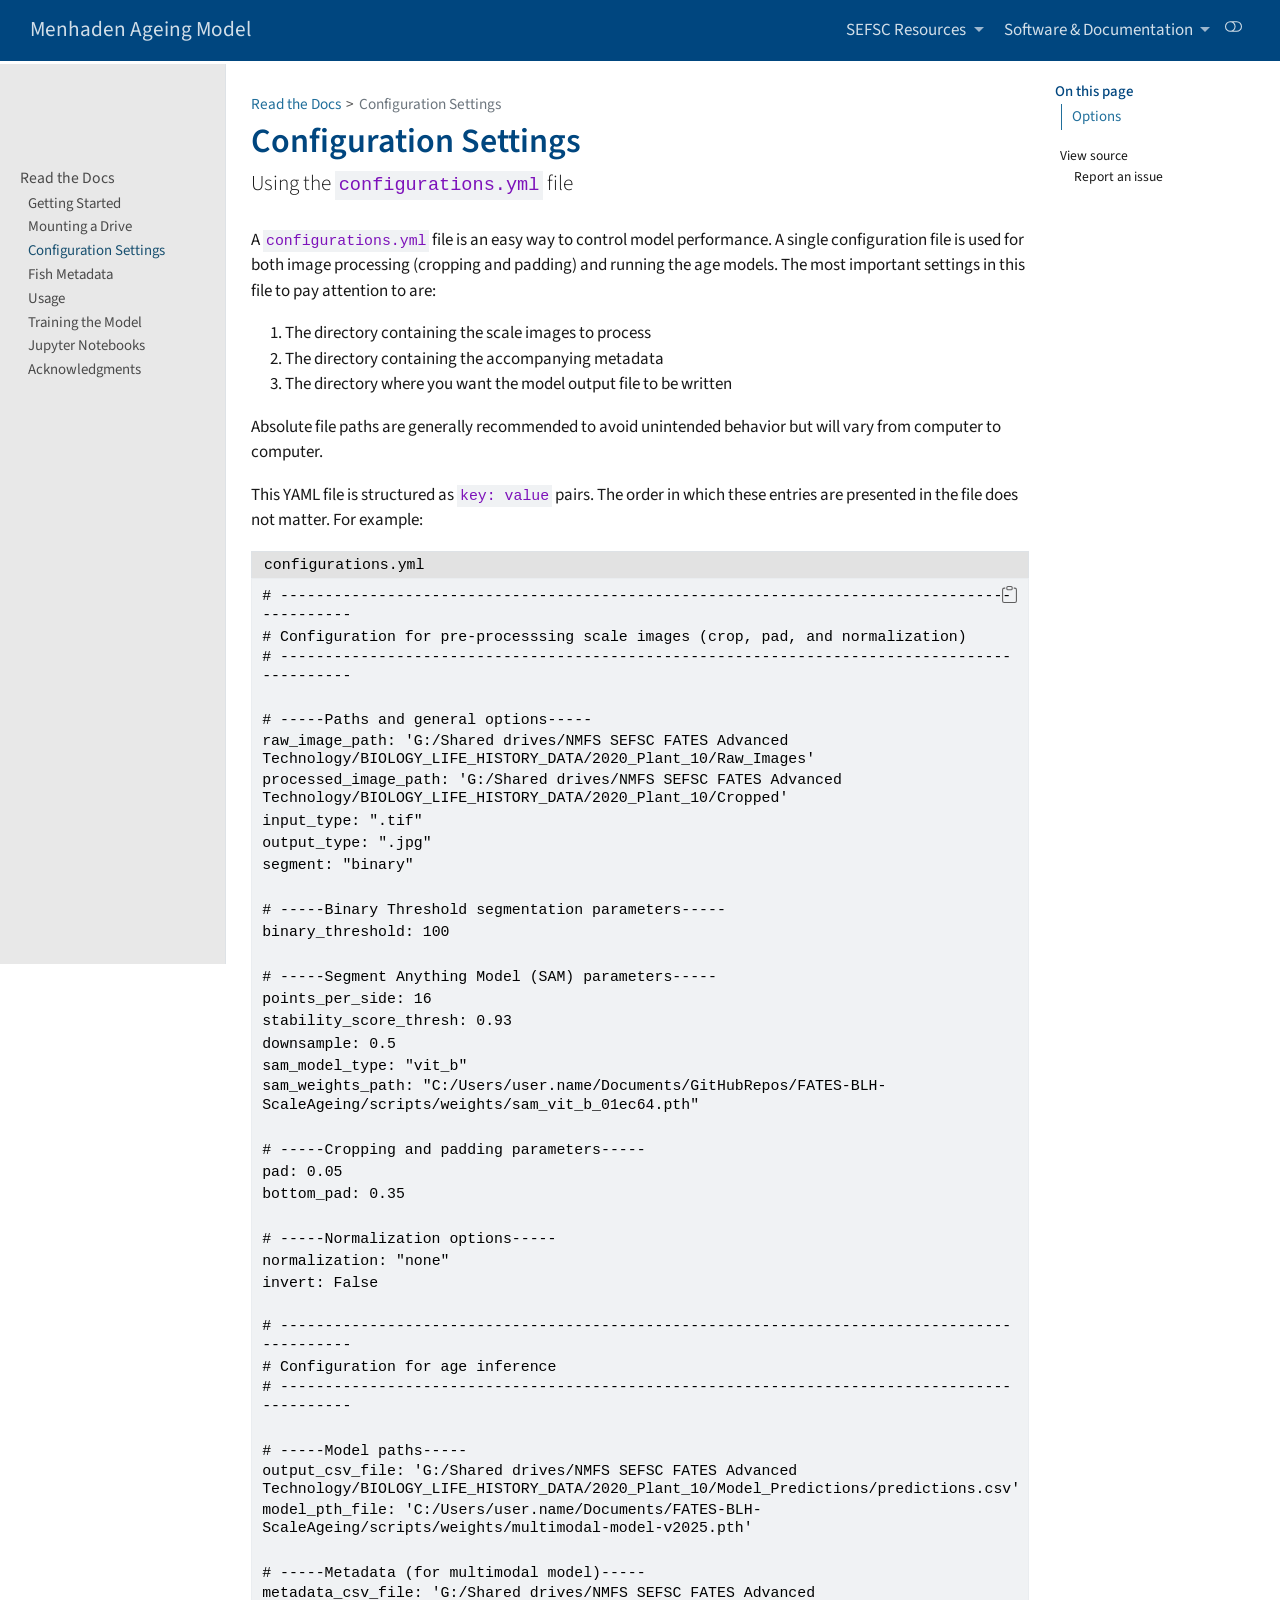
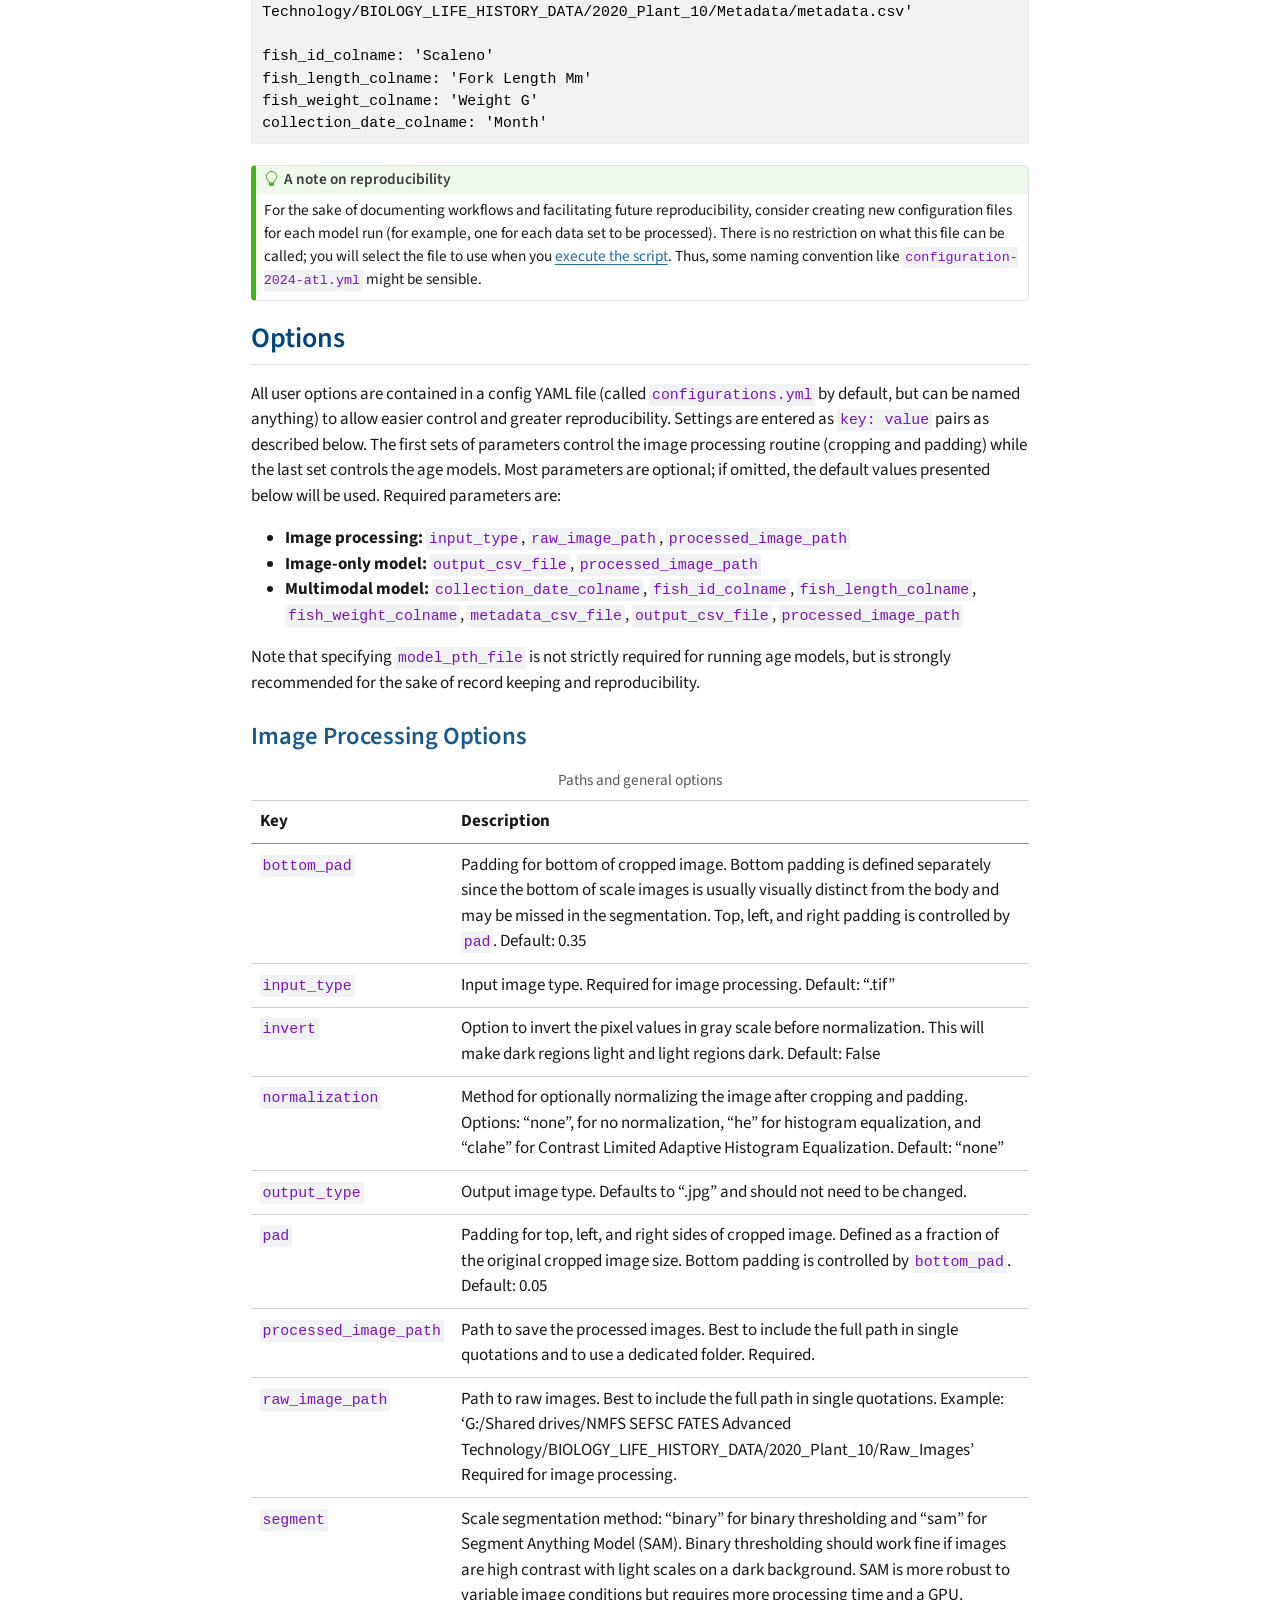
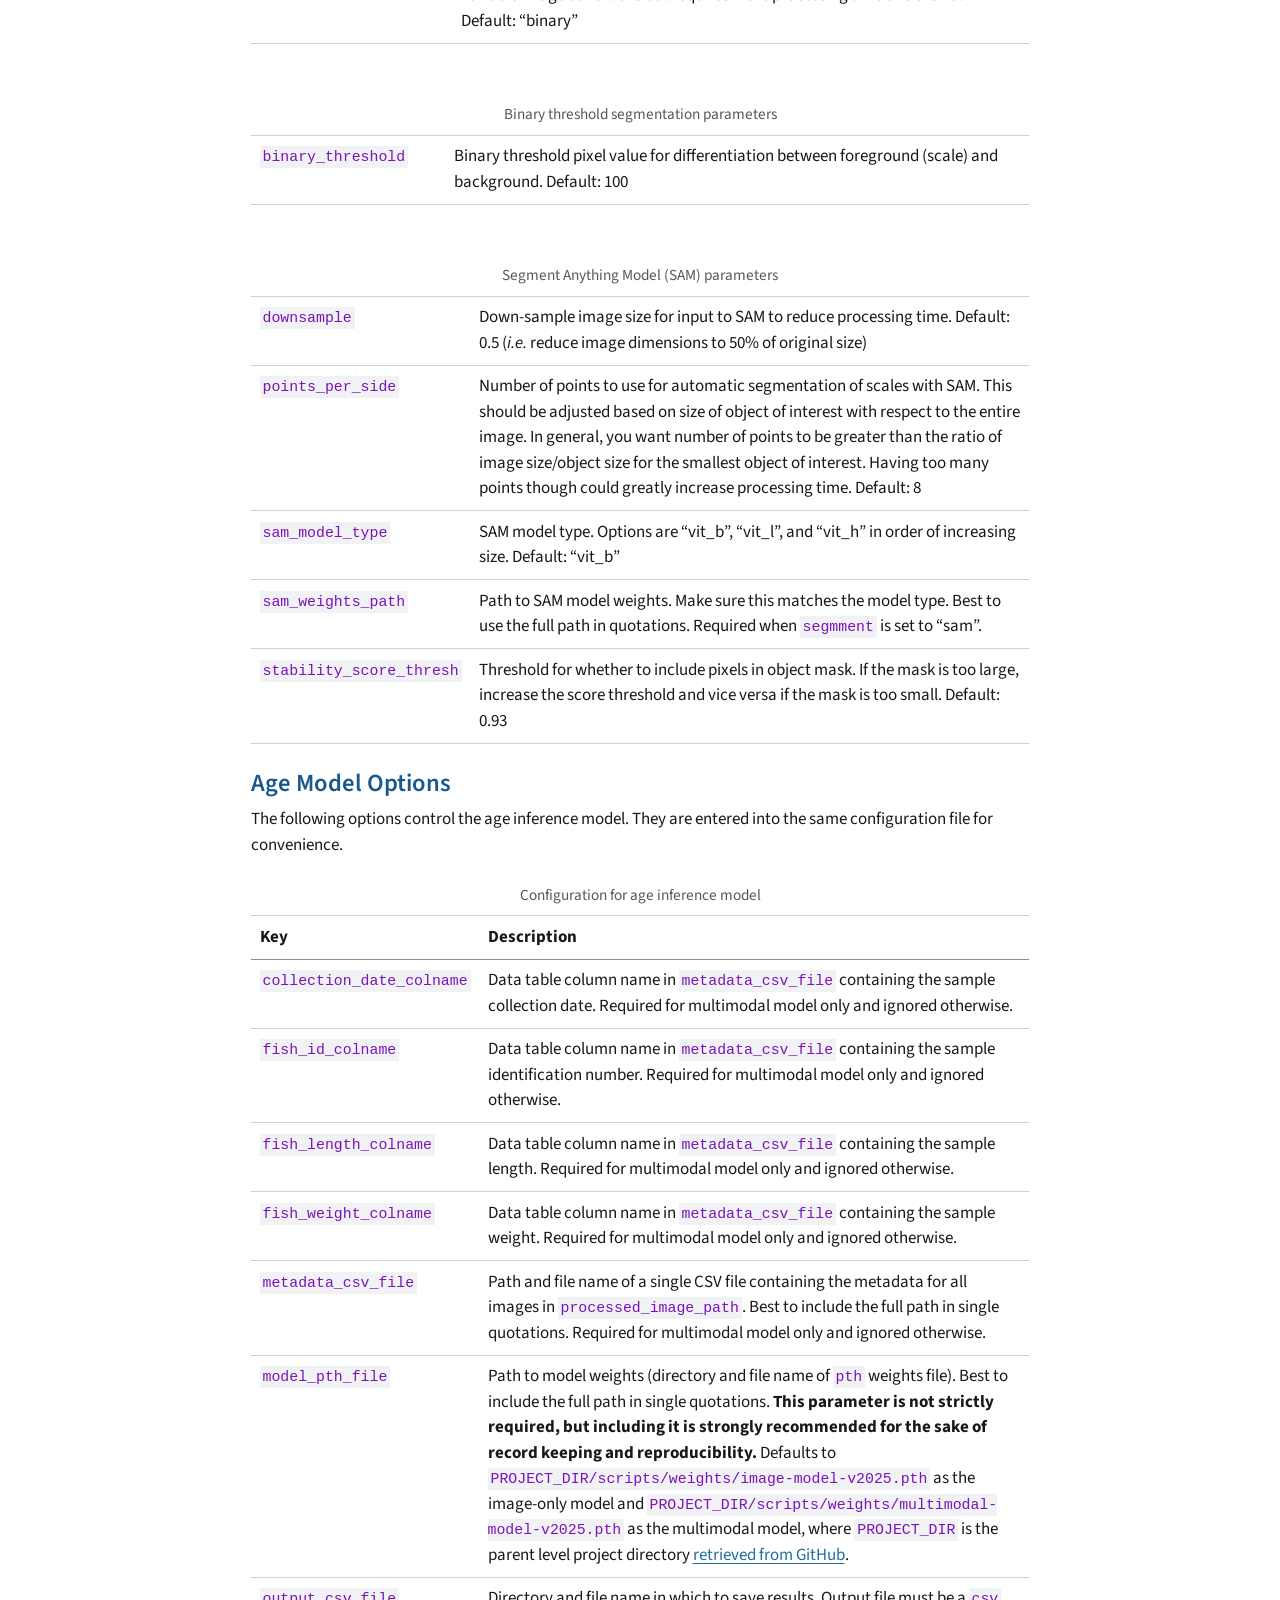
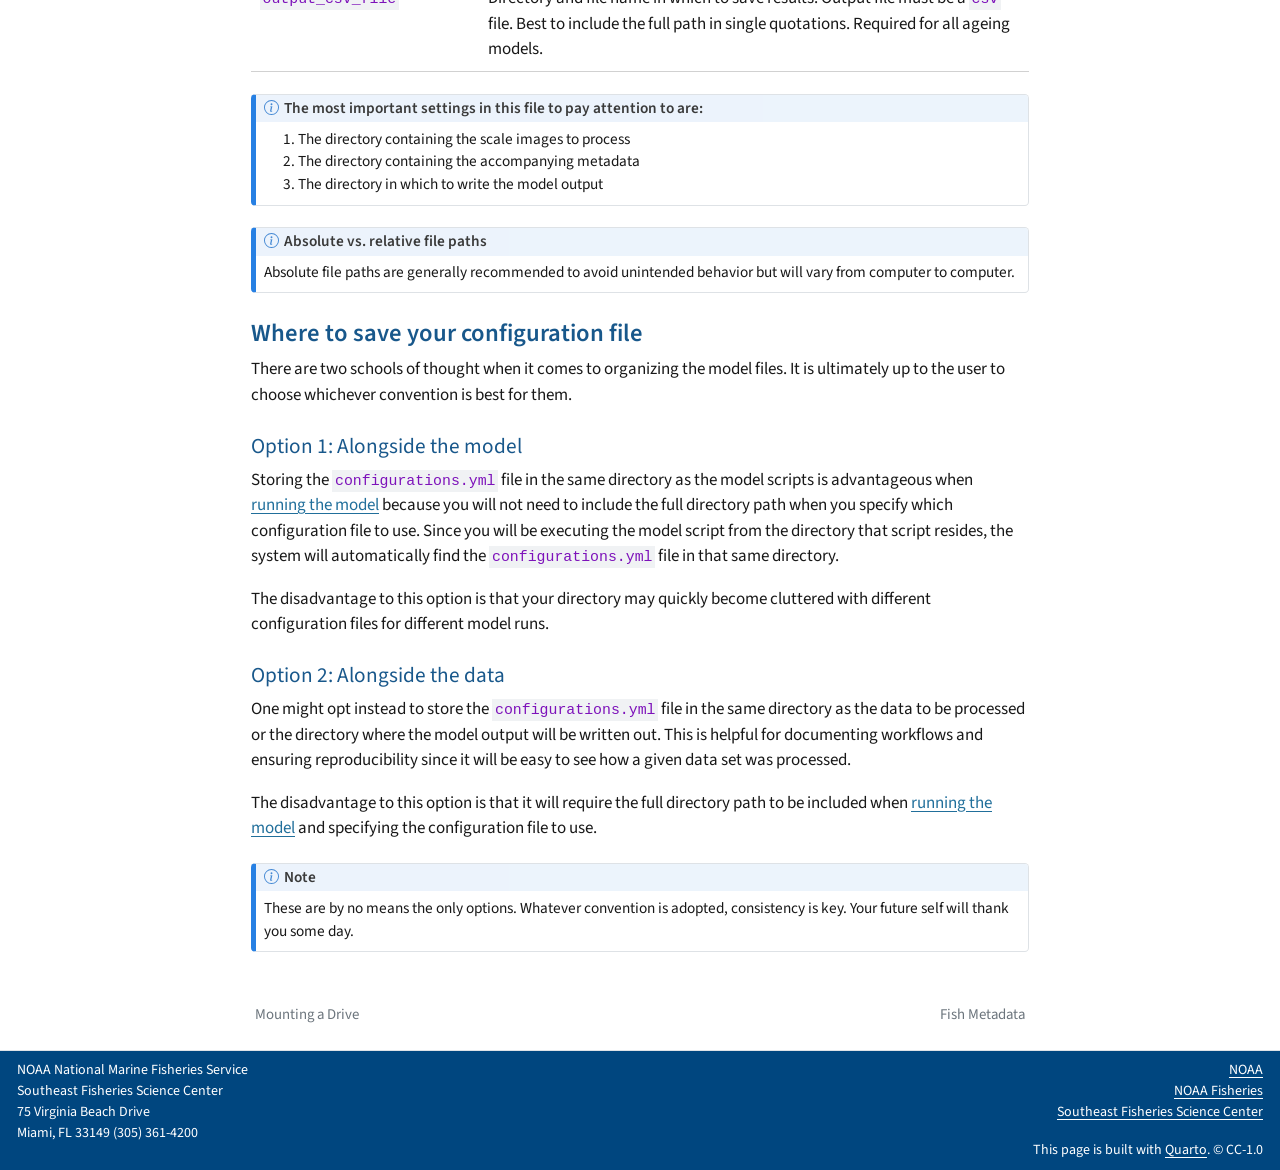
==== content/configuration.html @ 623d681e "Built site for gh-pages" ====
<!DOCTYPE html>
<html xmlns="http://www.w3.org/1999/xhtml" lang="en" xml:lang="en"><head>

<meta charset="utf-8">
<meta name="generator" content="quarto-1.10.18">

<meta name="viewport" content="width=device-width, initial-scale=1.0, user-scalable=yes">


<title>Configuration Settings – Menhaden Ageing Model</title>
<style>
/* Default styles provided by pandoc.
** See https://pandoc.org/MANUAL.html#variables-for-html for config info.
*/
span.smallcaps{font-variant: small-caps;}
div.columns{display: flex; gap: 1.5em;}
div.column{flex: auto;}
@media screen {
div.columns{gap: min(4vw, 1.5em);}
div.column{overflow-x: auto;}
}
div.hanging-indent{margin-left: 1.5em; text-indent: -1.5em;}
ul.task-list{list-style: none;}
ul.task-list li input[type="checkbox"] {
  width: 0.8em;
  margin: 0 0.8em 0.2em -1em; /* quarto-specific, see https://github.com/quarto-dev/quarto-cli/issues/4556 */ 
  vertical-align: middle;
}
/* CSS for syntax highlighting */
html { -webkit-text-size-adjust: 100%; }
pre > code.sourceCode { white-space: pre; position: relative; }
pre > code.sourceCode > span { display: inline-block; line-height: 1.25; }
pre > code.sourceCode > span:empty { height: 1.2em; }
.sourceCode { overflow: visible; }
code.sourceCode > span { color: inherit; text-decoration: inherit; }
div.sourceCode { margin: 1em 0; }
pre.sourceCode { margin: 0; }
@media screen {
div.sourceCode { overflow: auto; }
}
@media print {
pre > code.sourceCode { white-space: pre-wrap; }
pre > code.sourceCode > span { text-indent: -5em; padding-left: 5em; }
}
pre.numberSource code
  { counter-reset: source-line 0; }
pre.numberSource code > span
  { position: relative; left: -4em; counter-increment: source-line; }
pre.numberSource code > span > a:first-child::before
  { content: counter(source-line);
    position: relative; left: -1em; text-align: right; vertical-align: baseline;
    border: none; display: inline-block;
    -webkit-touch-callout: none; -webkit-user-select: none;
    -khtml-user-select: none; -moz-user-select: none;
    -ms-user-select: none; user-select: none;
    padding: 0 4px; width: 4em;
  }
pre.numberSource { margin-left: 3em;  padding-left: 4px; }
div.sourceCode
  {   }
@media screen {
pre > code.sourceCode > span > a:first-child::before { text-decoration: underline; }
}
</style>


<script src="../site_libs/quarto-nav/quarto-nav.js"></script>
<script src="../site_libs/clipboard/clipboard.min.js"></script>
<script src="../site_libs/quarto-search/autocomplete.umd.js"></script>
<script src="../site_libs/quarto-search/fuse.min.js"></script>
<script src="../site_libs/quarto-search/quarto-search.js"></script>
<meta name="quarto:offset" content="../">
<link href="../content/metadata.html" rel="next">
<link href="../content/mount.html" rel="prev">
<link href="../theme/images/favicon.png" rel="icon" type="image/png">
<script src="../site_libs/quarto-html/quarto.js" type="module"></script>
<script src="../site_libs/quarto-html/tabsets/tabsets.js" type="module"></script>
<script src="../site_libs/quarto-html/popper.min.js"></script>
<script src="../site_libs/quarto-html/tippy.umd.min.js"></script>
<script src="../site_libs/quarto-html/anchor.min.js"></script>
<link href="../site_libs/quarto-html/tippy.css" rel="stylesheet">
<link href="../site_libs/quarto-html/quarto-syntax-highlighting-64a204ab8560d761af7679ceaba22944.css" rel="stylesheet" class="quarto-color-scheme" id="quarto-text-highlighting-styles">
<link href="../site_libs/quarto-html/quarto-syntax-highlighting-dark-b85bc7c33db8c58e0ec93c3465666fed.css" rel="stylesheet" class="quarto-color-scheme quarto-color-alternate" id="quarto-text-highlighting-styles">
<link href="../site_libs/quarto-html/quarto-syntax-highlighting-64a204ab8560d761af7679ceaba22944.css" rel="stylesheet" class="quarto-color-scheme-extra" id="quarto-text-highlighting-styles">
<script src="../site_libs/bootstrap/bootstrap.min.js"></script>
<link href="../site_libs/bootstrap/bootstrap-icons.css" rel="stylesheet">
<link href="../site_libs/bootstrap/bootstrap-e027bdc9073d715ef6b9a46e85671c21.min.css" rel="stylesheet" append-hash="true" class="quarto-color-scheme" id="quarto-bootstrap" data-mode="light">
<link href="../site_libs/bootstrap/bootstrap-dark-408faf6113e8333c3c758c14e301fd71.min.css" rel="stylesheet" append-hash="true" class="quarto-color-scheme quarto-color-alternate" id="quarto-bootstrap" data-mode="dark">
<link href="../site_libs/bootstrap/bootstrap-e027bdc9073d715ef6b9a46e85671c21.min.css" rel="stylesheet" append-hash="true" class="quarto-color-scheme-extra" id="quarto-bootstrap" data-mode="light">
<script id="quarto-search-options" type="application/json">{
  "location": "navbar",
  "copy-button": false,
  "collapse-after": 3,
  "panel-placement": "end",
  "type": "overlay",
  "limit": 50,
  "keyboard-shortcut": [
    "f",
    "/",
    "s"
  ],
  "show-item-context": false,
  "language": {
    "search-no-results-text": "No results",
    "search-matching-documents-text": "matching documents",
    "search-copy-link-title": "Copy link to search",
    "search-hide-matches-text": "Hide additional matches",
    "search-more-match-text": "more match in this document",
    "search-more-matches-text": "more matches in this document",
    "search-clear-button-title": "Clear",
    "search-text-placeholder": "",
    "search-detached-cancel-button-title": "Cancel",
    "search-submit-button-title": "Submit",
    "search-label": "Search"
  }
}</script>


</head>

<body class="nav-sidebar docked nav-fixed quarto-light"><script id="quarto-html-before-body" type="application/javascript">
    const toggleBodyColorMode = (bsSheetEl) => {
      const mode = bsSheetEl.getAttribute("data-mode");
      const bodyEl = window.document.querySelector("body");
      if (mode === "dark") {
        bodyEl.classList.add("quarto-dark");
        bodyEl.classList.remove("quarto-light");
      } else {
        bodyEl.classList.add("quarto-light");
        bodyEl.classList.remove("quarto-dark");
      }
    }
    const toggleBodyColorPrimary = () => {
      const bsSheetEl = window.document.querySelector("link#quarto-bootstrap:not([rel=disabled-stylesheet])");
      if (bsSheetEl) {
        toggleBodyColorMode(bsSheetEl);
      }
    }
    const setColorSchemeToggle = (alternate) => {
      const toggles = window.document.querySelectorAll('.quarto-color-scheme-toggle');
      for (let i=0; i < toggles.length; i++) {
        const toggle = toggles[i];
        if (toggle) {
          if (alternate) {
            toggle.classList.add("alternate");
          } else {
            toggle.classList.remove("alternate");
          }
        }
      }
    };
    const toggleColorMode = (alternate) => {
      // Switch the stylesheets
      const primaryStylesheets = window.document.querySelectorAll('link.quarto-color-scheme:not(.quarto-color-alternate)');
      const alternateStylesheets = window.document.querySelectorAll('link.quarto-color-scheme.quarto-color-alternate');
      manageTransitions('#quarto-margin-sidebar .nav-link', false);
      if (alternate) {
        // note: dark is layered on light, we don't disable primary!
        enableStylesheet(alternateStylesheets);
        for (const sheetNode of alternateStylesheets) {
          if (sheetNode.id === "quarto-bootstrap") {
            toggleBodyColorMode(sheetNode);
          }
        }
      } else {
        disableStylesheet(alternateStylesheets);
        enableStylesheet(primaryStylesheets)
        toggleBodyColorPrimary();
      }
      manageTransitions('#quarto-margin-sidebar .nav-link', true);
      // Switch the toggles
      setColorSchemeToggle(alternate)
      // Hack to workaround the fact that safari doesn't
      // properly recolor the scrollbar when toggling (#1455)
      if (navigator.userAgent.indexOf('Safari') > 0 && navigator.userAgent.indexOf('Chrome') == -1) {
        manageTransitions("body", false);
        window.scrollTo(0, 1);
        setTimeout(() => {
          window.scrollTo(0, 0);
          manageTransitions("body", true);
        }, 40);
      }
    }
    const disableStylesheet = (stylesheets) => {
      for (let i=0; i < stylesheets.length; i++) {
        const stylesheet = stylesheets[i];
        stylesheet.rel = 'disabled-stylesheet';
      }
    }
    const enableStylesheet = (stylesheets) => {
      for (let i=0; i < stylesheets.length; i++) {
        const stylesheet = stylesheets[i];
        if(stylesheet.rel !== 'stylesheet') { // for Chrome, which will still FOUC without this check
          stylesheet.rel = 'stylesheet';
        }
      }
    }
    const manageTransitions = (selector, allowTransitions) => {
      const els = window.document.querySelectorAll(selector);
      for (let i=0; i < els.length; i++) {
        const el = els[i];
        if (allowTransitions) {
          el.classList.remove('notransition');
        } else {
          el.classList.add('notransition');
        }
      }
    }
    const isFileUrl = () => {
      return window.location.protocol === 'file:';
    }
    const hasAlternateSentinel = () => {
      let styleSentinel = getColorSchemeSentinel();
      if (styleSentinel !== null) {
        return styleSentinel === "alternate";
      } else {
        return false;
      }
    }
    const setStyleSentinel = (alternate) => {
      const value = alternate ? "alternate" : "default";
      if (!isFileUrl()) {
        window.localStorage.setItem("quarto-color-scheme", value);
      } else {
        localAlternateSentinel = value;
      }
    }
    const getColorSchemeSentinel = () => {
      if (!isFileUrl()) {
        const storageValue = window.localStorage.getItem("quarto-color-scheme");
        return storageValue != null ? storageValue : localAlternateSentinel;
      } else {
        return localAlternateSentinel;
      }
    }
    const toggleGiscusIfUsed = (isAlternate, darkModeDefault) => {
      const baseTheme = document.querySelector('#giscus-base-theme')?.value ?? 'light';
      const alternateTheme = document.querySelector('#giscus-alt-theme')?.value ?? 'dark';
      let newTheme = '';
      if(authorPrefersDark) {
        newTheme = isAlternate ? baseTheme : alternateTheme;
      } else {
        newTheme = isAlternate ? alternateTheme : baseTheme;
      }
      const changeGiscusTheme = () => {
        // From: https://github.com/giscus/giscus/issues/336
        const sendMessage = (message) => {
          const iframe = document.querySelector('iframe.giscus-frame');
          if (!iframe) return;
          iframe.contentWindow.postMessage({ giscus: message }, 'https://giscus.app');
        }
        sendMessage({
          setConfig: {
            theme: newTheme
          }
        });
      }
      const isGiscussLoaded = window.document.querySelector('iframe.giscus-frame') !== null;
      if (isGiscussLoaded) {
        changeGiscusTheme();
      }
    };
    const authorPrefersDark = false;
    const darkModeDefault = authorPrefersDark;
      document.querySelector('link#quarto-text-highlighting-styles.quarto-color-scheme-extra').rel = 'disabled-stylesheet';
      document.querySelector('link#quarto-bootstrap.quarto-color-scheme-extra').rel = 'disabled-stylesheet';
    let localAlternateSentinel = darkModeDefault ? 'alternate' : 'default';
    // Dark / light mode switch
    window.quartoToggleColorScheme = () => {
      // Read the current dark / light value
      let toAlternate = !hasAlternateSentinel();
      toggleColorMode(toAlternate);
      setStyleSentinel(toAlternate);
      toggleGiscusIfUsed(toAlternate, darkModeDefault);
      window.dispatchEvent(new Event('resize'));
    };
    // Switch to dark mode if need be
    if (hasAlternateSentinel()) {
      toggleColorMode(true);
    } else {
      toggleColorMode(false);
    }
  </script>

<div id="quarto-search-results"></div>
  <header id="quarto-header" class="headroom fixed-top">
    <nav class="navbar navbar-expand-lg " data-bs-theme="dark">
      <div class="navbar-container container-fluid">
      <div class="navbar-brand-container mx-auto">
    <a class="navbar-brand" href="../index.html">
    <span class="navbar-title">Menhaden Ageing Model</span>
    </a>
  </div>
            <div id="quarto-search" class="" title="Search"></div>
          <button class="navbar-toggler" type="button" data-bs-toggle="collapse" data-bs-target="#navbarCollapse" aria-controls="navbarCollapse" role="menu" aria-expanded="false" aria-label="Toggle navigation" onclick="if (window.quartoToggleHeadroom) { window.quartoToggleHeadroom(); }">
  <span class="navbar-toggler-icon"></span>
</button>
          <div class="collapse navbar-collapse" id="navbarCollapse">
            <ul class="navbar-nav navbar-nav-scroll ms-auto">
  <li class="nav-item dropdown ">
    <a class="nav-link dropdown-toggle" href="#" id="nav-menu-sefsc-resources" role="link" data-bs-toggle="dropdown" aria-expanded="false">
 <span class="menu-text">SEFSC Resources</span>
    </a>
    <ul class="dropdown-menu dropdown-menu-end" aria-labelledby="nav-menu-sefsc-resources">    
        <li>
    <a class="dropdown-item" href="https://www.fisheries.noaa.gov/contact/southeast-fisheries-science-center">
 <span class="dropdown-text">SEFSC Homepage</span></a>
  </li>  
        <li>
    <a class="dropdown-item" href="https://nmfs-opensci.github.io/">
 <span class="dropdown-text">NOAA Fisheries Open Science</span></a>
  </li>  
    </ul>
  </li>
  <li class="nav-item dropdown ">
    <a class="nav-link dropdown-toggle" href="#" id="nav-menu-software--documentation" role="link" data-bs-toggle="dropdown" aria-expanded="false">
 <span class="menu-text">Software &amp; Documentation</span>
    </a>
    <ul class="dropdown-menu dropdown-menu-end" aria-labelledby="nav-menu-software--documentation">    
        <li>
    <a class="dropdown-item" href="https://github.com/sefsc">
 <span class="dropdown-text">SEFSC GitHub Organization</span></a>
  </li>  
        <li>
    <a class="dropdown-item" href="https://noaa-fisheries-integrated-toolbox.github.io/">
 <span class="dropdown-text">NOAA Fisheries Integrated Toolbox</span></a>
  </li>  
    </ul>
  </li>
</ul>
          </div> <!-- /navcollapse -->
            <div class="quarto-navbar-tools">
  <a href="" class="quarto-color-scheme-toggle quarto-navigation-tool  px-1" onclick="window.quartoToggleColorScheme(); return false;" title="Toggle dark mode"><i class="bi"></i></a>
</div>
      </div> <!-- /container-fluid -->
    </nav>
  <nav class="quarto-secondary-nav">
    <div class="container-fluid d-flex">
      <button type="button" class="quarto-btn-toggle btn" data-bs-toggle="collapse" role="button" data-bs-target=".quarto-sidebar-collapse-item" aria-controls="quarto-sidebar" aria-expanded="false" aria-label="Toggle sidebar navigation" onclick="if (window.quartoToggleHeadroom) { window.quartoToggleHeadroom(); }">
        <i class="bi bi-layout-text-sidebar-reverse"></i>
      </button>
        <nav class="quarto-page-breadcrumbs" aria-label="breadcrumb"><ol class="breadcrumb"><li class="breadcrumb-item"><a href="../content/setup.html">Read the Docs</a></li><li class="breadcrumb-item"><a href="../content/configuration.html">Configuration Settings</a></li></ol></nav>
        <a class="flex-grow-1" role="navigation" data-bs-toggle="collapse" data-bs-target=".quarto-sidebar-collapse-item" aria-controls="quarto-sidebar" aria-expanded="false" aria-label="Toggle sidebar navigation" onclick="if (window.quartoToggleHeadroom) { window.quartoToggleHeadroom(); }">      
        </a>
      <button type="button" class="btn quarto-search-button" aria-label="Search" onclick="window.quartoOpenSearch();">
        <i class="bi bi-search"></i>
      </button>
    </div>
  </nav>
</header>
<!-- content -->
<div id="quarto-content" class="quarto-container page-columns page-rows-contents page-layout-article page-navbar">
<!-- sidebar -->
  <nav id="quarto-sidebar" class="sidebar collapse collapse-horizontal quarto-sidebar-collapse-item sidebar-navigation docked overflow-auto">
    <div class="pt-lg-2 mt-2 text-center sidebar-header">
      <a href="../index.html" class="sidebar-logo-link">
      <img src="../theme/images/NOAA_FISHERIES_logoV.png" alt="" class="sidebar-logo light-content py-0 d-lg-inline d-none">
      <img src="../theme/images/NOAA_FISHERIES_logoV.png" alt="" class="sidebar-logo dark-content py-0 d-lg-inline d-none">
      </a>
      <div class="sidebar-tools-main tools-wide">
    <a href="https://noaa.gov" title="NOAA Home" class="quarto-navigation-tool px-1" aria-label="NOAA Home"><i class="bi bi-house"></i></a>
    <a href="https://www.fisheries.noaa.gov/contact/southeast-fisheries-science-center" title="NOAA Southeast Fisheries Science Center" class="quarto-navigation-tool px-1" aria-label="NOAA Southeast Fisheries Science Center"><i class="bi bi-globe"></i></a>
    <a href="https://github.com/SEFSC" title="SEFSC GitHub" class="quarto-navigation-tool px-1" aria-label="SEFSC GitHub"><i class="bi bi-github"></i></a>
</div>
      </div>
        <div class="mt-2 flex-shrink-0 align-items-center">
        <div class="sidebar-search">
        <div id="quarto-search" class="" title="Search"></div>
        </div>
        </div>
    <div class="sidebar-menu-container"> 
    <ul class="list-unstyled mt-1">
        <li class="sidebar-item sidebar-item-section">
      <div class="sidebar-item-container"> 
            <a class="sidebar-item-text sidebar-link text-start" data-bs-toggle="collapse" data-bs-target="#quarto-sidebar-section-1" role="navigation" aria-expanded="true">
 <span class="menu-text">Read the Docs</span></a>
          <a class="sidebar-item-toggle text-start" data-bs-toggle="collapse" data-bs-target="#quarto-sidebar-section-1" role="navigation" aria-expanded="true" aria-label="Toggle section">
            <i class="bi bi-chevron-right ms-2"></i>
          </a> 
      </div>
      <ul id="quarto-sidebar-section-1" class="collapse list-unstyled sidebar-section depth1 show">  
          <li class="sidebar-item">
  <div class="sidebar-item-container"> 
  <a href="../content/setup.html" class="sidebar-item-text sidebar-link">
 <span class="menu-text">Getting Started</span></a>
  </div>
</li>
          <li class="sidebar-item">
  <div class="sidebar-item-container"> 
  <a href="../content/mount.html" class="sidebar-item-text sidebar-link">
 <span class="menu-text">Mounting a Drive</span></a>
  </div>
</li>
          <li class="sidebar-item">
  <div class="sidebar-item-container"> 
  <a href="../content/configuration.html" class="sidebar-item-text sidebar-link active">
 <span class="menu-text">Configuration Settings</span></a>
  </div>
</li>
          <li class="sidebar-item">
  <div class="sidebar-item-container"> 
  <a href="../content/metadata.html" class="sidebar-item-text sidebar-link">
 <span class="menu-text">Fish Metadata</span></a>
  </div>
</li>
          <li class="sidebar-item">
  <div class="sidebar-item-container"> 
  <a href="../content/usage.html" class="sidebar-item-text sidebar-link">
 <span class="menu-text">Usage</span></a>
  </div>
</li>
          <li class="sidebar-item">
  <div class="sidebar-item-container"> 
  <a href="../content/training.html" class="sidebar-item-text sidebar-link">
 <span class="menu-text">Training the Model</span></a>
  </div>
</li>
          <li class="sidebar-item">
  <div class="sidebar-item-container"> 
  <a href="../content/jupyter.html" class="sidebar-item-text sidebar-link">
 <span class="menu-text">Jupyter Notebooks</span></a>
  </div>
</li>
          <li class="sidebar-item">
  <div class="sidebar-item-container"> 
  <a href="../content/acknowledgements.html" class="sidebar-item-text sidebar-link">
 <span class="menu-text">Acknowledgments</span></a>
  </div>
</li>
      </ul>
  </li>
    </ul>
    </div>
</nav>
<div id="quarto-sidebar-glass" class="quarto-sidebar-collapse-item" data-bs-toggle="collapse" data-bs-target=".quarto-sidebar-collapse-item"></div>
<!-- margin-sidebar -->
    <div id="quarto-margin-sidebar" class="sidebar margin-sidebar">
        <nav id="TOC" role="doc-toc" class="toc-active">
    <h2 id="toc-title">On this page</h2>
   
  <ul>
  <li><a href="#options" id="toc-options" class="nav-link active" data-scroll-target="#options">Options</a>
  <ul class="collapse">
  <li><a href="#image-processing-options" id="toc-image-processing-options" class="nav-link" data-scroll-target="#image-processing-options">Image Processing Options</a></li>
  <li><a href="#age-model-options" id="toc-age-model-options" class="nav-link" data-scroll-target="#age-model-options">Age Model Options</a></li>
  <li><a href="#where-to-save-your-configuration-file" id="toc-where-to-save-your-configuration-file" class="nav-link" data-scroll-target="#where-to-save-your-configuration-file">Where to save your configuration file</a></li>
  </ul></li>
  </ul>
<div class="toc-actions"><ul><li><a href="https://github.com/SEFSC/FATES-BLH-ScaleAgeing/blob/docs/content/configuration.qmd" class="toc-action"><i class="bi bi-github"></i>View source</a></li><li><a href="https://github.com/SEFSC/FATES-BLH-ScaleAgeing/issues/new" class="toc-action"><i class="bi empty"></i>Report an issue</a></li></ul></div></nav>
    </div>
<!-- main -->
<main class="content" id="quarto-document-content">


<header id="title-block-header" class="quarto-title-block default"><nav class="quarto-page-breadcrumbs quarto-title-breadcrumbs d-none d-lg-block" aria-label="breadcrumb"><ol class="breadcrumb"><li class="breadcrumb-item"><a href="../content/setup.html">Read the Docs</a></li><li class="breadcrumb-item"><a href="../content/configuration.html">Configuration Settings</a></li></ol></nav>
<div class="quarto-title">
<h1 class="title">Configuration Settings</h1>
<p class="subtitle lead">Using the <code>configurations.yml</code> file</p>
</div>



<div class="quarto-title-meta">

    
  
    
  </div>
  


</header>


<p>A <code>configurations.yml</code> file is an easy way to control model performance. A single configuration file is used for both image processing (cropping and padding) and running the age models. The most important settings in this file to pay attention to are:</p>
<ol type="1">
<li>The directory containing the scale images to process</li>
<li>The directory containing the accompanying metadata</li>
<li>The directory where you want the model output file to be written</li>
</ol>
<p>Absolute file paths are generally recommended to avoid unintended behavior but will vary from computer to computer.</p>
<p>This YAML file is structured as <code>key: value</code> pairs. The order in which these entries are presented in the file does not matter. For example:</p>
<div class="code-with-filename">
<div class="code-with-filename-file">
<pre><strong>configurations.yml</strong></pre>
</div>
<div class="code-copy-outer-scaffold"><div class="sourceCode" id="cb1" data-filename="configurations.yml"><pre class="sourceCode yaml code-with-copy"><code class="sourceCode yaml"><span id="cb1-1"><a href="#cb1-1" aria-hidden="true" tabindex="-1"></a><span class="co"># --------------------------------------------------------------------------------------------</span></span>
<span id="cb1-2"><a href="#cb1-2" aria-hidden="true" tabindex="-1"></a><span class="co"># Configuration for pre-processsing scale images (crop, pad, and normalization)</span></span>
<span id="cb1-3"><a href="#cb1-3" aria-hidden="true" tabindex="-1"></a><span class="co"># --------------------------------------------------------------------------------------------</span></span>
<span id="cb1-4"><a href="#cb1-4" aria-hidden="true" tabindex="-1"></a></span>
<span id="cb1-5"><a href="#cb1-5" aria-hidden="true" tabindex="-1"></a><span class="co"># -----Paths and general options-----</span></span>
<span id="cb1-6"><a href="#cb1-6" aria-hidden="true" tabindex="-1"></a><span class="fu">raw_image_path</span><span class="kw">:</span><span class="at"> </span><span class="st">'G:/Shared drives/NMFS SEFSC FATES Advanced Technology/BIOLOGY_LIFE_HISTORY_DATA/2020_Plant_10/Raw_Images'</span></span>
<span id="cb1-7"><a href="#cb1-7" aria-hidden="true" tabindex="-1"></a><span class="fu">processed_image_path</span><span class="kw">:</span><span class="at"> </span><span class="st">'G:/Shared drives/NMFS SEFSC FATES Advanced Technology/BIOLOGY_LIFE_HISTORY_DATA/2020_Plant_10/Cropped'</span></span>
<span id="cb1-8"><a href="#cb1-8" aria-hidden="true" tabindex="-1"></a><span class="fu">input_type</span><span class="kw">:</span><span class="at"> </span><span class="st">".tif"</span></span>
<span id="cb1-9"><a href="#cb1-9" aria-hidden="true" tabindex="-1"></a><span class="fu">output_type</span><span class="kw">:</span><span class="at"> </span><span class="st">".jpg"</span></span>
<span id="cb1-10"><a href="#cb1-10" aria-hidden="true" tabindex="-1"></a><span class="fu">segment</span><span class="kw">:</span><span class="at"> </span><span class="st">"binary"</span></span>
<span id="cb1-11"><a href="#cb1-11" aria-hidden="true" tabindex="-1"></a></span>
<span id="cb1-12"><a href="#cb1-12" aria-hidden="true" tabindex="-1"></a><span class="co"># -----Binary Threshold segmentation parameters-----</span></span>
<span id="cb1-13"><a href="#cb1-13" aria-hidden="true" tabindex="-1"></a><span class="fu">binary_threshold</span><span class="kw">:</span><span class="at"> </span><span class="dv">100</span></span>
<span id="cb1-14"><a href="#cb1-14" aria-hidden="true" tabindex="-1"></a></span>
<span id="cb1-15"><a href="#cb1-15" aria-hidden="true" tabindex="-1"></a><span class="co"># -----Segment Anything Model (SAM) parameters-----</span></span>
<span id="cb1-16"><a href="#cb1-16" aria-hidden="true" tabindex="-1"></a><span class="fu">points_per_side</span><span class="kw">:</span><span class="at"> </span><span class="dv">16</span></span>
<span id="cb1-17"><a href="#cb1-17" aria-hidden="true" tabindex="-1"></a><span class="fu">stability_score_thresh</span><span class="kw">:</span><span class="at"> </span><span class="fl">0.93</span></span>
<span id="cb1-18"><a href="#cb1-18" aria-hidden="true" tabindex="-1"></a><span class="fu">downsample</span><span class="kw">:</span><span class="at"> </span><span class="fl">0.5</span></span>
<span id="cb1-19"><a href="#cb1-19" aria-hidden="true" tabindex="-1"></a><span class="fu">sam_model_type</span><span class="kw">:</span><span class="at"> </span><span class="st">"vit_b"</span></span>
<span id="cb1-20"><a href="#cb1-20" aria-hidden="true" tabindex="-1"></a><span class="fu">sam_weights_path</span><span class="kw">:</span><span class="at"> </span><span class="st">"C:/Users/user.name/Documents/GitHubRepos/FATES-BLH-ScaleAgeing/scripts/weights/sam_vit_b_01ec64.pth"</span></span>
<span id="cb1-21"><a href="#cb1-21" aria-hidden="true" tabindex="-1"></a></span>
<span id="cb1-22"><a href="#cb1-22" aria-hidden="true" tabindex="-1"></a><span class="co"># -----Cropping and padding parameters-----</span></span>
<span id="cb1-23"><a href="#cb1-23" aria-hidden="true" tabindex="-1"></a><span class="fu">pad</span><span class="kw">:</span><span class="at"> </span><span class="fl">0.05</span></span>
<span id="cb1-24"><a href="#cb1-24" aria-hidden="true" tabindex="-1"></a><span class="fu">bottom_pad</span><span class="kw">:</span><span class="at"> </span><span class="fl">0.35</span></span>
<span id="cb1-25"><a href="#cb1-25" aria-hidden="true" tabindex="-1"></a></span>
<span id="cb1-26"><a href="#cb1-26" aria-hidden="true" tabindex="-1"></a><span class="co"># -----Normalization options-----</span></span>
<span id="cb1-27"><a href="#cb1-27" aria-hidden="true" tabindex="-1"></a><span class="fu">normalization</span><span class="kw">:</span><span class="at"> </span><span class="st">"none"</span></span>
<span id="cb1-28"><a href="#cb1-28" aria-hidden="true" tabindex="-1"></a><span class="fu">invert</span><span class="kw">:</span><span class="at"> </span><span class="ch">False</span></span>
<span id="cb1-29"><a href="#cb1-29" aria-hidden="true" tabindex="-1"></a></span>
<span id="cb1-30"><a href="#cb1-30" aria-hidden="true" tabindex="-1"></a><span class="co"># --------------------------------------------------------------------------------------------</span></span>
<span id="cb1-31"><a href="#cb1-31" aria-hidden="true" tabindex="-1"></a><span class="co"># Configuration for age inference </span></span>
<span id="cb1-32"><a href="#cb1-32" aria-hidden="true" tabindex="-1"></a><span class="co"># --------------------------------------------------------------------------------------------</span></span>
<span id="cb1-33"><a href="#cb1-33" aria-hidden="true" tabindex="-1"></a></span>
<span id="cb1-34"><a href="#cb1-34" aria-hidden="true" tabindex="-1"></a><span class="co"># -----Model paths-----</span></span>
<span id="cb1-35"><a href="#cb1-35" aria-hidden="true" tabindex="-1"></a><span class="fu">output_csv_file</span><span class="kw">:</span><span class="at"> </span><span class="st">'G:/Shared drives/NMFS SEFSC FATES Advanced Technology/BIOLOGY_LIFE_HISTORY_DATA/2020_Plant_10/Model_Predictions/predictions.csv'</span></span>
<span id="cb1-36"><a href="#cb1-36" aria-hidden="true" tabindex="-1"></a><span class="fu">model_pth_file</span><span class="kw">:</span><span class="at"> </span><span class="st">'C:/Users/user.name/Documents/FATES-BLH-ScaleAgeing/scripts/weights/multimodal-model-v2025.pth'</span></span>
<span id="cb1-37"><a href="#cb1-37" aria-hidden="true" tabindex="-1"></a></span>
<span id="cb1-38"><a href="#cb1-38" aria-hidden="true" tabindex="-1"></a><span class="co"># -----Metadata (for multimodal model)-----</span></span>
<span id="cb1-39"><a href="#cb1-39" aria-hidden="true" tabindex="-1"></a><span class="fu">metadata_csv_file</span><span class="kw">:</span><span class="at"> </span><span class="st">'G:/Shared drives/NMFS SEFSC FATES Advanced Technology/BIOLOGY_LIFE_HISTORY_DATA/2020_Plant_10/Metadata/metadata.csv'</span></span>
<span id="cb1-40"><a href="#cb1-40" aria-hidden="true" tabindex="-1"></a></span>
<span id="cb1-41"><a href="#cb1-41" aria-hidden="true" tabindex="-1"></a><span class="fu">fish_id_colname</span><span class="kw">:</span><span class="at"> </span><span class="st">'Scaleno'</span></span>
<span id="cb1-42"><a href="#cb1-42" aria-hidden="true" tabindex="-1"></a><span class="fu">fish_length_colname</span><span class="kw">:</span><span class="at"> </span><span class="st">'Fork Length Mm'</span></span>
<span id="cb1-43"><a href="#cb1-43" aria-hidden="true" tabindex="-1"></a><span class="fu">fish_weight_colname</span><span class="kw">:</span><span class="at"> </span><span class="st">'Weight G'</span></span>
<span id="cb1-44"><a href="#cb1-44" aria-hidden="true" tabindex="-1"></a><span class="fu">collection_date_colname</span><span class="kw">:</span><span class="at"> </span><span class="st">'Month'</span></span></code></pre></div><button title="Copy to Clipboard" class="code-copy-button"><i class="bi"></i></button></div>
</div>
<div class="callout callout-style-default callout-tip callout-titled" title="A note on reproducibility">
<div class="callout-header d-flex align-content-center">
<div class="callout-icon-container">
<i class="callout-icon"></i>
</div>
<div class="callout-title-container flex-fill">
<span class="screen-reader-only">Tip</span>A note on reproducibility
</div>
</div>
<div class="callout-body-container callout-body">
<p>For the sake of documenting workflows and facilitating future reproducibility, consider creating new configuration files for each model run (for example, one for each data set to be processed). There is no restriction on what this file can be called; you will select the file to use when you <a href="../content/usage.html#running-the-model">execute the script</a>. Thus, some naming convention like <code>configuration-2024-atl.yml</code> might be sensible.</p>
</div>
</div>
<section id="options" class="level2">
<h2 class="anchored" data-anchor-id="options">Options</h2>
<p>All user options are contained in a config YAML file (called <code>configurations.yml</code> by default, but can be named anything) to allow easier control and greater reproducibility. Settings are entered as <code>key: value</code> pairs as described below. The first sets of parameters control the image processing routine (cropping and padding) while the last set controls the age models. Most parameters are optional; if omitted, the default values presented below will be used. Required parameters are:</p>
<ul>
<li><strong>Image processing:</strong> <code>input_type</code>, <code>raw_image_path</code>, <code>processed_image_path</code></li>
<li><strong>Image-only model:</strong> <code>output_csv_file</code>, <code>processed_image_path</code></li>
<li><strong>Multimodal model:</strong> <code>collection_date_colname</code>, <code>fish_id_colname</code>, <code>fish_length_colname</code>, <code>fish_weight_colname</code>, <code>metadata_csv_file</code>, <code>output_csv_file</code>, <code>processed_image_path</code></li>
</ul>
<p>Note that specifying <code>model_pth_file</code> is not strictly required for running age models, but is strongly recommended for the sake of record keeping and reproducibility.</p>
<section id="image-processing-options" class="level3">
<h3 class="anchored" data-anchor-id="image-processing-options">Image Processing Options</h3>
<table class="caption-top table">
<caption>Paths and general options</caption>
<colgroup>
<col style="width: 25%">
<col style="width: 75%">
</colgroup>
<thead>
<tr class="header">
<th>Key</th>
<th>Description</th>
</tr>
</thead>
<tbody>
<tr class="odd">
<td><code>bottom_pad</code></td>
<td>Padding for bottom of cropped image. Bottom padding is defined separately since the bottom of scale images is usually visually distinct from the body and may be missed in the segmentation. Top, left, and right padding is controlled by <code>pad</code>. Default: 0.35</td>
</tr>
<tr class="even">
<td><code>input_type</code></td>
<td>Input image type. Required for image processing. Default: “.tif”</td>
</tr>
<tr class="odd">
<td><code>invert</code></td>
<td>Option to invert the pixel values in gray scale before normalization. This will make dark regions light and light regions dark. Default: False</td>
</tr>
<tr class="even">
<td><code>normalization</code></td>
<td>Method for optionally normalizing the image after cropping and padding. Options: “none”, for no normalization, “he” for histogram equalization, and “clahe” for Contrast Limited Adaptive Histogram Equalization. Default: “none”</td>
</tr>
<tr class="odd">
<td><code>output_type</code></td>
<td>Output image type. Defaults to “.jpg” and should not need to be changed.</td>
</tr>
<tr class="even">
<td><code>pad</code></td>
<td>Padding for top, left, and right sides of cropped image. Defined as a fraction of the original cropped image size. Bottom padding is controlled by <code>bottom_pad</code>. Default: 0.05</td>
</tr>
<tr class="odd">
<td><code>processed_image_path</code></td>
<td>Path to save the processed images. Best to include the full path in single quotations and to use a dedicated folder. Required.</td>
</tr>
<tr class="even">
<td><code>raw_image_path</code></td>
<td>Path to raw images. Best to include the full path in single quotations. Example: ‘G:/Shared drives/NMFS SEFSC FATES Advanced Technology/BIOLOGY_LIFE_HISTORY_DATA/2020_Plant_10/Raw_Images’ Required for image processing.</td>
</tr>
<tr class="odd">
<td><code>segment</code></td>
<td>Scale segmentation method: “binary” for binary thresholding and “sam” for Segment Anything Model (SAM). Binary thresholding should work fine if images are high contrast with light scales on a dark background. SAM is more robust to variable image conditions but requires more processing time and a GPU. Default: “binary”</td>
</tr>
</tbody>
</table>
<p><br></p>
<table class="caption-top table">
<caption>Binary threshold segmentation parameters</caption>
<colgroup>
<col style="width: 25%">
<col style="width: 75%">
</colgroup>
<tbody>
<tr class="odd">
<td><code>binary_threshold</code></td>
<td>Binary threshold pixel value for differentiation between foreground (scale) and background. Default: 100</td>
</tr>
</tbody>
</table>
<p><br></p>
<table class="caption-top table">
<caption>Segment Anything Model (SAM) parameters</caption>
<colgroup>
<col style="width: 25%">
<col style="width: 75%">
</colgroup>
<tbody>
<tr class="odd">
<td><code>downsample</code></td>
<td>Down-sample image size for input to SAM to reduce processing time. Default: 0.5 (<em>i.e.</em> reduce image dimensions to 50% of original size)</td>
</tr>
<tr class="even">
<td><code>points_per_side</code></td>
<td>Number of points to use for automatic segmentation of scales with SAM. This should be adjusted based on size of object of interest with respect to the entire image. In general, you want number of points to be greater than the ratio of image size/object size for the smallest object of interest. Having too many points though could greatly increase processing time. Default: 8</td>
</tr>
<tr class="odd">
<td><code>sam_model_type</code></td>
<td>SAM model type. Options are “vit_b”, “vit_l”, and “vit_h” in order of increasing size. Default: “vit_b”</td>
</tr>
<tr class="even">
<td><code>sam_weights_path</code></td>
<td>Path to SAM model weights. Make sure this matches the model type. Best to use the full path in quotations. Required when <code>segmment</code> is set to “sam”.</td>
</tr>
<tr class="odd">
<td><code>stability_score_thresh</code></td>
<td>Threshold for whether to include pixels in object mask. If the mask is too large, increase the score threshold and vice versa if the mask is too small. Default: 0.93</td>
</tr>
</tbody>
</table>
</section>
<section id="age-model-options" class="level3">
<h3 class="anchored" data-anchor-id="age-model-options">Age Model Options</h3>
<p>The following options control the age inference model. They are entered into the same configuration file for convenience.</p>
<table class="caption-top table">
<caption>Configuration for age inference model</caption>
<colgroup>
<col style="width: 27%">
<col style="width: 74%">
</colgroup>
<thead>
<tr class="header">
<th>Key</th>
<th>Description</th>
</tr>
</thead>
<tbody>
<tr class="odd">
<td><code>collection_date_colname</code></td>
<td>Data table column name in <code>metadata_csv_file</code> containing the sample collection date. Required for multimodal model only and ignored otherwise.</td>
</tr>
<tr class="even">
<td><code>fish_id_colname</code></td>
<td>Data table column name in <code>metadata_csv_file</code> containing the sample identification number. Required for multimodal model only and ignored otherwise.</td>
</tr>
<tr class="odd">
<td><code>fish_length_colname</code></td>
<td>Data table column name in <code>metadata_csv_file</code> containing the sample length. Required for multimodal model only and ignored otherwise.</td>
</tr>
<tr class="even">
<td><code>fish_weight_colname</code></td>
<td>Data table column name in <code>metadata_csv_file</code> containing the sample weight. Required for multimodal model only and ignored otherwise.</td>
</tr>
<tr class="odd">
<td><code>metadata_csv_file</code></td>
<td>Path and file name of a single CSV file containing the metadata for all images in <code>processed_image_path</code>. Best to include the full path in single quotations. Required for multimodal model only and ignored otherwise.</td>
</tr>
<tr class="even">
<td><code>model_pth_file</code></td>
<td>Path to model weights (directory and file name of <code>pth</code> weights file). Best to include the full path in single quotations. <strong>This parameter is not strictly required, but including it is strongly recommended for the sake of record keeping and reproducibility.</strong> Defaults to <code>PROJECT_DIR/scripts/weights/image-model-v2025.pth</code> as the image-only model and <code>PROJECT_DIR/scripts/weights/multimodal-model-v2025.pth</code> as the multimodal model, where <code>PROJECT_DIR</code> is the parent level project directory <a href="../content/setup.html#clone-the-repository">retrieved from GitHub</a>.</td>
</tr>
<tr class="odd">
<td><code>output_csv_file</code></td>
<td>Directory and file name in which to save results. Output file must be a <code>csv</code> file. Best to include the full path in single quotations. Required for all ageing models.</td>
</tr>
</tbody>
</table>
<div class="callout callout-style-default callout-note callout-titled" title="The most important settings in this file to pay attention to are:">
<div class="callout-header d-flex align-content-center">
<div class="callout-icon-container">
<i class="callout-icon"></i>
</div>
<div class="callout-title-container flex-fill">
<span class="screen-reader-only">Note</span>The most important settings in this file to pay attention to are:
</div>
</div>
<div class="callout-body-container callout-body">
<ol type="1">
<li>The directory containing the scale images to process</li>
<li>The directory containing the accompanying metadata</li>
<li>The directory in which to write the model output</li>
</ol>
</div>
</div>
<div class="callout callout-style-default callout-note callout-titled" title="Absolute vs. relative file paths">
<div class="callout-header d-flex align-content-center">
<div class="callout-icon-container">
<i class="callout-icon"></i>
</div>
<div class="callout-title-container flex-fill">
<span class="screen-reader-only">Note</span>Absolute vs.&nbsp;relative file paths
</div>
</div>
<div class="callout-body-container callout-body">
<p>Absolute file paths are generally recommended to avoid unintended behavior but will vary from computer to computer.</p>
</div>
</div>
</section>
<section id="where-to-save-your-configuration-file" class="level3">
<h3 class="anchored" data-anchor-id="where-to-save-your-configuration-file">Where to save your configuration file</h3>
<p>There are two schools of thought when it comes to organizing the model files. It is ultimately up to the user to choose whichever convention is best for them.</p>
<section id="option-1-alongside-the-model" class="level4">
<h4 class="anchored" data-anchor-id="option-1-alongside-the-model">Option 1: Alongside the model</h4>
<p>Storing the <code>configurations.yml</code> file in the same directory as the model scripts is advantageous when <a href="../content/usage.html#running-the-model">running the model</a> because you will not need to include the full directory path when you specify which configuration file to use. Since you will be executing the model script from the directory that script resides, the system will automatically find the <code>configurations.yml</code> file in that same directory.</p>
<p>The disadvantage to this option is that your directory may quickly become cluttered with different configuration files for different model runs.</p>
</section>
<section id="option-2-alongside-the-data" class="level4">
<h4 class="anchored" data-anchor-id="option-2-alongside-the-data">Option 2: Alongside the data</h4>
<p>One might opt instead to store the <code>configurations.yml</code> file in the same directory as the data to be processed or the directory where the model output will be written out. This is helpful for documenting workflows and ensuring reproducibility since it will be easy to see how a given data set was processed.</p>
<p>The disadvantage to this option is that it will require the full directory path to be included when <a href="../content/usage.html#running-the-model">running the model</a> and specifying the configuration file to use.</p>
<div class="callout callout-style-default callout-note callout-titled">
<div class="callout-header d-flex align-content-center">
<div class="callout-icon-container">
<i class="callout-icon"></i>
</div>
<div class="callout-title-container flex-fill">
Note
</div>
</div>
<div class="callout-body-container callout-body">
<p>These are by no means the only options. Whatever convention is adopted, consistency is key. Your future self will thank you some day.</p>
</div>
</div>


</section>
</section>
</section>

</main> <!-- /main -->
<script id="quarto-html-after-body" type="application/javascript">
  window.document.addEventListener("DOMContentLoaded", function (event) {
    // Ensure there is a toggle, if there isn't float one in the top right
    if (window.document.querySelector('.quarto-color-scheme-toggle') === null) {
      const a = window.document.createElement('a');
      a.classList.add('top-right');
      a.classList.add('quarto-color-scheme-toggle');
      a.href = "";
      a.onclick = function() { try { window.quartoToggleColorScheme(); } catch {} return false; };
      const i = window.document.createElement("i");
      i.classList.add('bi');
      a.appendChild(i);
      window.document.body.appendChild(a);
    }
    setColorSchemeToggle(hasAlternateSentinel())
    const icon = "";
    const anchorJS = new window.AnchorJS();
    anchorJS.options = {
      placement: 'right',
      icon: icon
    };
    anchorJS.add('.anchored');
    const isCodeAnnotation = (el) => {
      for (const clz of el.classList) {
        if (clz.startsWith('code-annotation-')) {                     
          return true;
        }
      }
      return false;
    }
    const onCopySuccess = function(e) {
      // button target
      const button = e.trigger;
      // don't keep focus
      button.blur();
      // flash "checked"
      button.classList.add('code-copy-button-checked');
      var currentTitle = button.getAttribute("title");
      button.setAttribute("title", "Copied!");
      let tooltip;
      if (window.bootstrap) {
        button.setAttribute("data-bs-toggle", "tooltip");
        button.setAttribute("data-bs-placement", "left");
        button.setAttribute("data-bs-title", "Copied!");
        tooltip = new bootstrap.Tooltip(button, 
          { trigger: "manual", 
            customClass: "code-copy-button-tooltip",
            offset: [0, -8]});
        tooltip.show();    
      }
      setTimeout(function() {
        if (tooltip) {
          tooltip.hide();
          button.removeAttribute("data-bs-title");
          button.removeAttribute("data-bs-toggle");
          button.removeAttribute("data-bs-placement");
        }
        button.setAttribute("title", currentTitle);
        button.classList.remove('code-copy-button-checked');
      }, 1000);
      // clear code selection
      e.clearSelection();
    }
    const getTextToCopy = function(trigger) {
      const outerScaffold = trigger.parentElement.cloneNode(true);
      const codeEl = outerScaffold.querySelector('code');
      for (const childEl of codeEl.children) {
        if (isCodeAnnotation(childEl)) {
          childEl.remove();
        }
      }
      return codeEl.innerText;
    }
    const clipboard = new window.ClipboardJS('.code-copy-button:not([data-in-quarto-modal])', {
      text: getTextToCopy
    });
    clipboard.on('success', onCopySuccess);
    if (window.document.getElementById('quarto-embedded-source-code-modal')) {
      const clipboardModal = new window.ClipboardJS('.code-copy-button[data-in-quarto-modal]', {
        text: getTextToCopy,
        container: window.document.getElementById('quarto-embedded-source-code-modal')
      });
      clipboardModal.on('success', onCopySuccess);
    }
      var localhostRegex = new RegExp(/^(?:http|https):\/\/localhost\:?[0-9]*\//);
      var mailtoRegex = new RegExp(/^mailto:/);
        var filterRegex = new RegExp("https:\/\/sefsc\.github\.io\/FATES-BLH-ScaleAgeing");
      var isInternal = (href) => {
          return filterRegex.test(href) || localhostRegex.test(href) || mailtoRegex.test(href);
      }
      // Inspect non-navigation links and adorn them if external
     var links = window.document.querySelectorAll('a[href]:not(.nav-link):not(.navbar-brand):not(.toc-action):not(.sidebar-link):not(.sidebar-item-toggle):not(.pagination-link):not(.no-external):not([aria-hidden]):not(.dropdown-item):not(.quarto-navigation-tool):not(.about-link)');
      for (var i=0; i<links.length; i++) {
        const link = links[i];
        if (!isInternal(link.href)) {
          // undo the damage that might have been done by quarto-nav.js in the case of
          // links that we want to consider external
          if (link.dataset.originalHref !== undefined) {
            link.href = link.dataset.originalHref;
          }
        }
      }
    function tippyHover(el, contentFn, onTriggerFn, onUntriggerFn) {
      const config = {
        allowHTML: true,
        maxWidth: 500,
        delay: 100,
        arrow: false,
        appendTo: function(el) {
            return el.parentElement;
        },
        interactive: true,
        interactiveBorder: 10,
        theme: 'quarto',
        placement: 'bottom-start',
      };
      if (contentFn) {
        config.content = contentFn;
      }
      if (onTriggerFn) {
        config.onTrigger = onTriggerFn;
      }
      if (onUntriggerFn) {
        config.onUntrigger = onUntriggerFn;
      }
      window.tippy(el, config); 
    }
    const noterefs = window.document.querySelectorAll('a[role="doc-noteref"]');
    for (var i=0; i<noterefs.length; i++) {
      const ref = noterefs[i];
      tippyHover(ref, function() {
        // use id or data attribute instead here
        let href = ref.getAttribute('data-footnote-href') || ref.getAttribute('href');
        try { href = new URL(href).hash; } catch {}
        const id = href.replace(/^#\/?/, "");
        const note = window.document.getElementById(id);
        if (note) {
          return note.innerHTML;
        } else {
          return "";
        }
      });
    }
    const xrefs = window.document.querySelectorAll('a.quarto-xref');
    const processXRef = (id, note) => {
      // Strip column container classes
      const stripColumnClz = (el) => {
        el.classList.remove("page-full", "page-columns");
        if (el.children) {
          for (const child of el.children) {
            stripColumnClz(child);
          }
        }
      }
      stripColumnClz(note)
      if (id === null || id.startsWith('sec-')) {
        // Special case sections, only their first couple elements
        const container = document.createElement("div");
        if (note.children && note.children.length > 2) {
          container.appendChild(note.children[0].cloneNode(true));
          for (let i = 1; i < note.children.length; i++) {
            const child = note.children[i];
            if (child.tagName === "P" && child.innerText === "") {
              continue;
            } else {
              container.appendChild(child.cloneNode(true));
              break;
            }
          }
          if (window.Quarto?.typesetMath) {
            window.Quarto.typesetMath(container);
          }
          return container.innerHTML
        } else {
          if (window.Quarto?.typesetMath) {
            window.Quarto.typesetMath(note);
          }
          return note.innerHTML;
        }
      } else {
        // Remove any anchor links if they are present
        const anchorLink = note.querySelector('a.anchorjs-link');
        if (anchorLink) {
          anchorLink.remove();
        }
        if (window.Quarto?.typesetMath) {
          window.Quarto.typesetMath(note);
        }
        if (note.classList.contains("callout")) {
          return note.outerHTML;
        } else {
          return note.innerHTML;
        }
      }
    }
    for (var i=0; i<xrefs.length; i++) {
      const xref = xrefs[i];
      tippyHover(xref, undefined, function(instance) {
        instance.disable();
        let url = xref.getAttribute('href');
        let hash = undefined; 
        if (url.startsWith('#')) {
          hash = url;
        } else {
          try { hash = new URL(url).hash; } catch {}
        }
        if (hash) {
          const id = hash.replace(/^#\/?/, "");
          const note = window.document.getElementById(id);
          if (note !== null) {
            try {
              const html = processXRef(id, note.cloneNode(true));
              instance.setContent(html);
            } finally {
              instance.enable();
              instance.show();
            }
          } else {
            // See if we can fetch this
            fetch(url.split('#')[0])
            .then(res => res.text())
            .then(html => {
              const parser = new DOMParser();
              const htmlDoc = parser.parseFromString(html, "text/html");
              const note = htmlDoc.getElementById(id);
              if (note !== null) {
                const html = processXRef(id, note);
                instance.setContent(html);
              } 
            }).finally(() => {
              instance.enable();
              instance.show();
            });
          }
        } else {
          // See if we can fetch a full url (with no hash to target)
          // This is a special case and we should probably do some content thinning / targeting
          fetch(url)
          .then(res => res.text())
          .then(html => {
            const parser = new DOMParser();
            const htmlDoc = parser.parseFromString(html, "text/html");
            const note = htmlDoc.querySelector('main.content');
            if (note !== null) {
              // This should only happen for chapter cross references
              // (since there is no id in the URL)
              // remove the first header
              if (note.children.length > 0 && note.children[0].tagName === "HEADER") {
                note.children[0].remove();
              }
              const html = processXRef(null, note);
              instance.setContent(html);
            } 
          }).finally(() => {
            instance.enable();
            instance.show();
          });
        }
      }, function(instance) {
      });
    }
        let selectedAnnoteEl;
        const selectorForAnnotation = ( cell, annotation) => {
          let cellAttr = 'data-code-cell="' + cell + '"';
          let lineAttr = 'data-code-annotation="' +  annotation + '"';
          const selector = 'span[' + cellAttr + '][' + lineAttr + ']';
          return selector;
        }
        const selectCodeLines = (annoteEl) => {
          const doc = window.document;
          const targetCell = annoteEl.getAttribute("data-target-cell");
          const targetAnnotation = annoteEl.getAttribute("data-target-annotation");
          const annoteSpan = window.document.querySelector(selectorForAnnotation(targetCell, targetAnnotation));
          const lines = annoteSpan.getAttribute("data-code-lines").split(",");
          const lineIds = lines.map((line) => {
            return targetCell + "-" + line;
          })
          let top = null;
          let height = null;
          let parent = null;
          if (lineIds.length > 0) {
              //compute the position of the single el (top and bottom and make a div)
              const el = window.document.getElementById(lineIds[0]);
              top = el.offsetTop;
              height = el.offsetHeight;
              parent = el.parentElement.parentElement;
            if (lineIds.length > 1) {
              const lastEl = window.document.getElementById(lineIds[lineIds.length - 1]);
              const bottom = lastEl.offsetTop + lastEl.offsetHeight;
              height = bottom - top;
            }
            if (top !== null && height !== null && parent !== null) {
              // cook up a div (if necessary) and position it 
              let div = window.document.getElementById("code-annotation-line-highlight");
              if (div === null) {
                div = window.document.createElement("div");
                div.setAttribute("id", "code-annotation-line-highlight");
                div.style.position = 'absolute';
                parent.appendChild(div);
              }
              div.style.top = top - 2 + "px";
              div.style.height = height + 4 + "px";
              div.style.left = 0;
              let gutterDiv = window.document.getElementById("code-annotation-line-highlight-gutter");
              if (gutterDiv === null) {
                gutterDiv = window.document.createElement("div");
                gutterDiv.setAttribute("id", "code-annotation-line-highlight-gutter");
                gutterDiv.style.position = 'absolute';
                const codeCell = window.document.getElementById(targetCell);
                const gutter = codeCell.querySelector('.code-annotation-gutter');
                gutter.appendChild(gutterDiv);
              }
              gutterDiv.style.top = top - 2 + "px";
              gutterDiv.style.height = height + 4 + "px";
            }
            selectedAnnoteEl = annoteEl;
          }
        };
        const unselectCodeLines = () => {
          const elementsIds = ["code-annotation-line-highlight", "code-annotation-line-highlight-gutter"];
          elementsIds.forEach((elId) => {
            const div = window.document.getElementById(elId);
            if (div) {
              div.remove();
            }
          });
          selectedAnnoteEl = undefined;
        };
          // Handle positioning of the toggle
      window.addEventListener(
        "resize",
        throttle(() => {
          elRect = undefined;
          if (selectedAnnoteEl) {
            selectCodeLines(selectedAnnoteEl);
          }
        }, 10)
      );
      function throttle(fn, ms) {
      let throttle = false;
      let timer;
        return (...args) => {
          if(!throttle) { // first call gets through
              fn.apply(this, args);
              throttle = true;
          } else { // all the others get throttled
              if(timer) clearTimeout(timer); // cancel #2
              timer = setTimeout(() => {
                fn.apply(this, args);
                timer = throttle = false;
              }, ms);
          }
        };
      }
        // Attach click handler to the DT
        const annoteDls = window.document.querySelectorAll('dt[data-target-cell]');
        for (const annoteDlNode of annoteDls) {
          annoteDlNode.addEventListener('click', (event) => {
            const clickedEl = event.target;
            if (clickedEl !== selectedAnnoteEl) {
              unselectCodeLines();
              const activeEl = window.document.querySelector('dt[data-target-cell].code-annotation-active');
              if (activeEl) {
                activeEl.classList.remove('code-annotation-active');
              }
              selectCodeLines(clickedEl);
              clickedEl.classList.add('code-annotation-active');
            } else {
              // Unselect the line
              unselectCodeLines();
              clickedEl.classList.remove('code-annotation-active');
            }
          });
        }
    const findCites = (el) => {
      const parentEl = el.parentElement;
      if (parentEl) {
        const cites = parentEl.dataset.cites;
        if (cites) {
          return {
            el,
            cites: cites.split(' ')
          };
        } else {
          return findCites(el.parentElement)
        }
      } else {
        return undefined;
      }
    };
    var bibliorefs = window.document.querySelectorAll('a[role="doc-biblioref"]');
    for (var i=0; i<bibliorefs.length; i++) {
      const ref = bibliorefs[i];
      const citeInfo = findCites(ref);
      if (citeInfo) {
        tippyHover(citeInfo.el, function() {
          var popup = window.document.createElement('div');
          citeInfo.cites.forEach(function(cite) {
            var citeDiv = window.document.createElement('div');
            citeDiv.classList.add('hanging-indent');
            citeDiv.classList.add('csl-entry');
            var biblioDiv = window.document.getElementById('ref-' + cite);
            if (biblioDiv) {
              citeDiv.innerHTML = biblioDiv.innerHTML;
            }
            popup.appendChild(citeDiv);
          });
          return popup.innerHTML;
        });
      }
    }
  });
  </script>
<nav class="page-navigation">
  <div class="nav-page nav-page-previous">
      <a href="../content/mount.html" class="pagination-link" aria-label="Mounting a Drive">
        <i class="bi bi-arrow-left-short"></i> <span class="nav-page-text">Mounting a Drive</span>
      </a>          
  </div>
  <div class="nav-page nav-page-next">
      <a href="../content/metadata.html" class="pagination-link" aria-label="Fish Metadata">
        <span class="nav-page-text">Fish Metadata</span> <i class="bi bi-arrow-right-short"></i>
      </a>
  </div>
</nav>
</div> <!-- /content -->
<footer class="footer">
  <div class="nav-footer">
    <div class="nav-footer-left">
<p>NOAA National Marine Fisheries Service <br> Southeast Fisheries Science Center <br> 75 Virginia Beach Drive <br> Miami, FL 33149 (305) 361-4200</p>
</div>   
    <div class="nav-footer-center">
      &nbsp;
    <div class="toc-actions d-sm-block d-md-none"><ul><li><a href="https://github.com/SEFSC/FATES-BLH-ScaleAgeing/blob/docs/content/configuration.qmd" class="toc-action"><i class="bi bi-github"></i>View source</a></li><li><a href="https://github.com/SEFSC/FATES-BLH-ScaleAgeing/issues/new" class="toc-action"><i class="bi empty"></i>Report an issue</a></li></ul></div></div>
    <div class="nav-footer-right">
<p><a href="https://noaa.gov">NOAA</a> <br> <a href="https//fisheries.noaa.gov">NOAA Fisheries</a> <br> <a href="https://www.fisheries.noaa.gov/contact/southeast-fisheries-science-center">Southeast Fisheries Science Center</a></p>
<p>This page is built with <a href="https://quarto.org/">Quarto</a>. © CC-1.0</p>
</div>
  </div>
</footer>




</body></html>
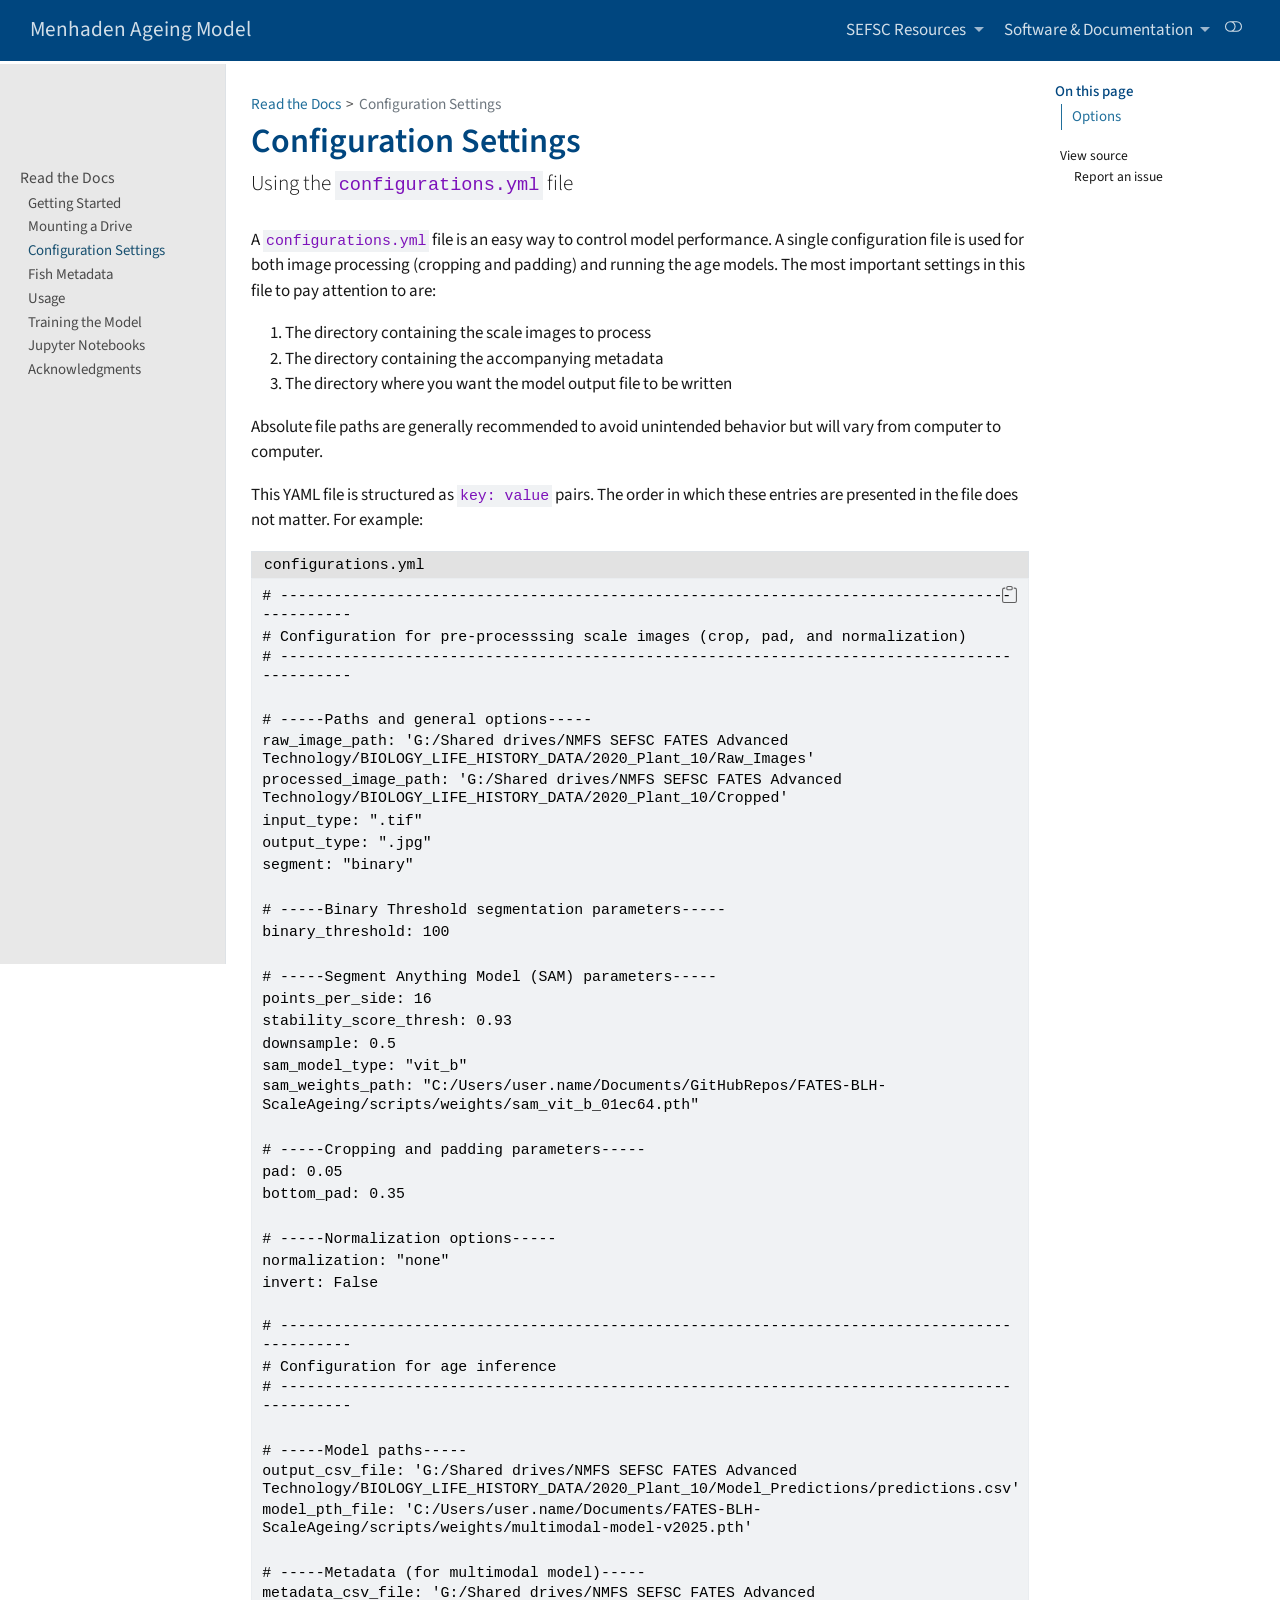
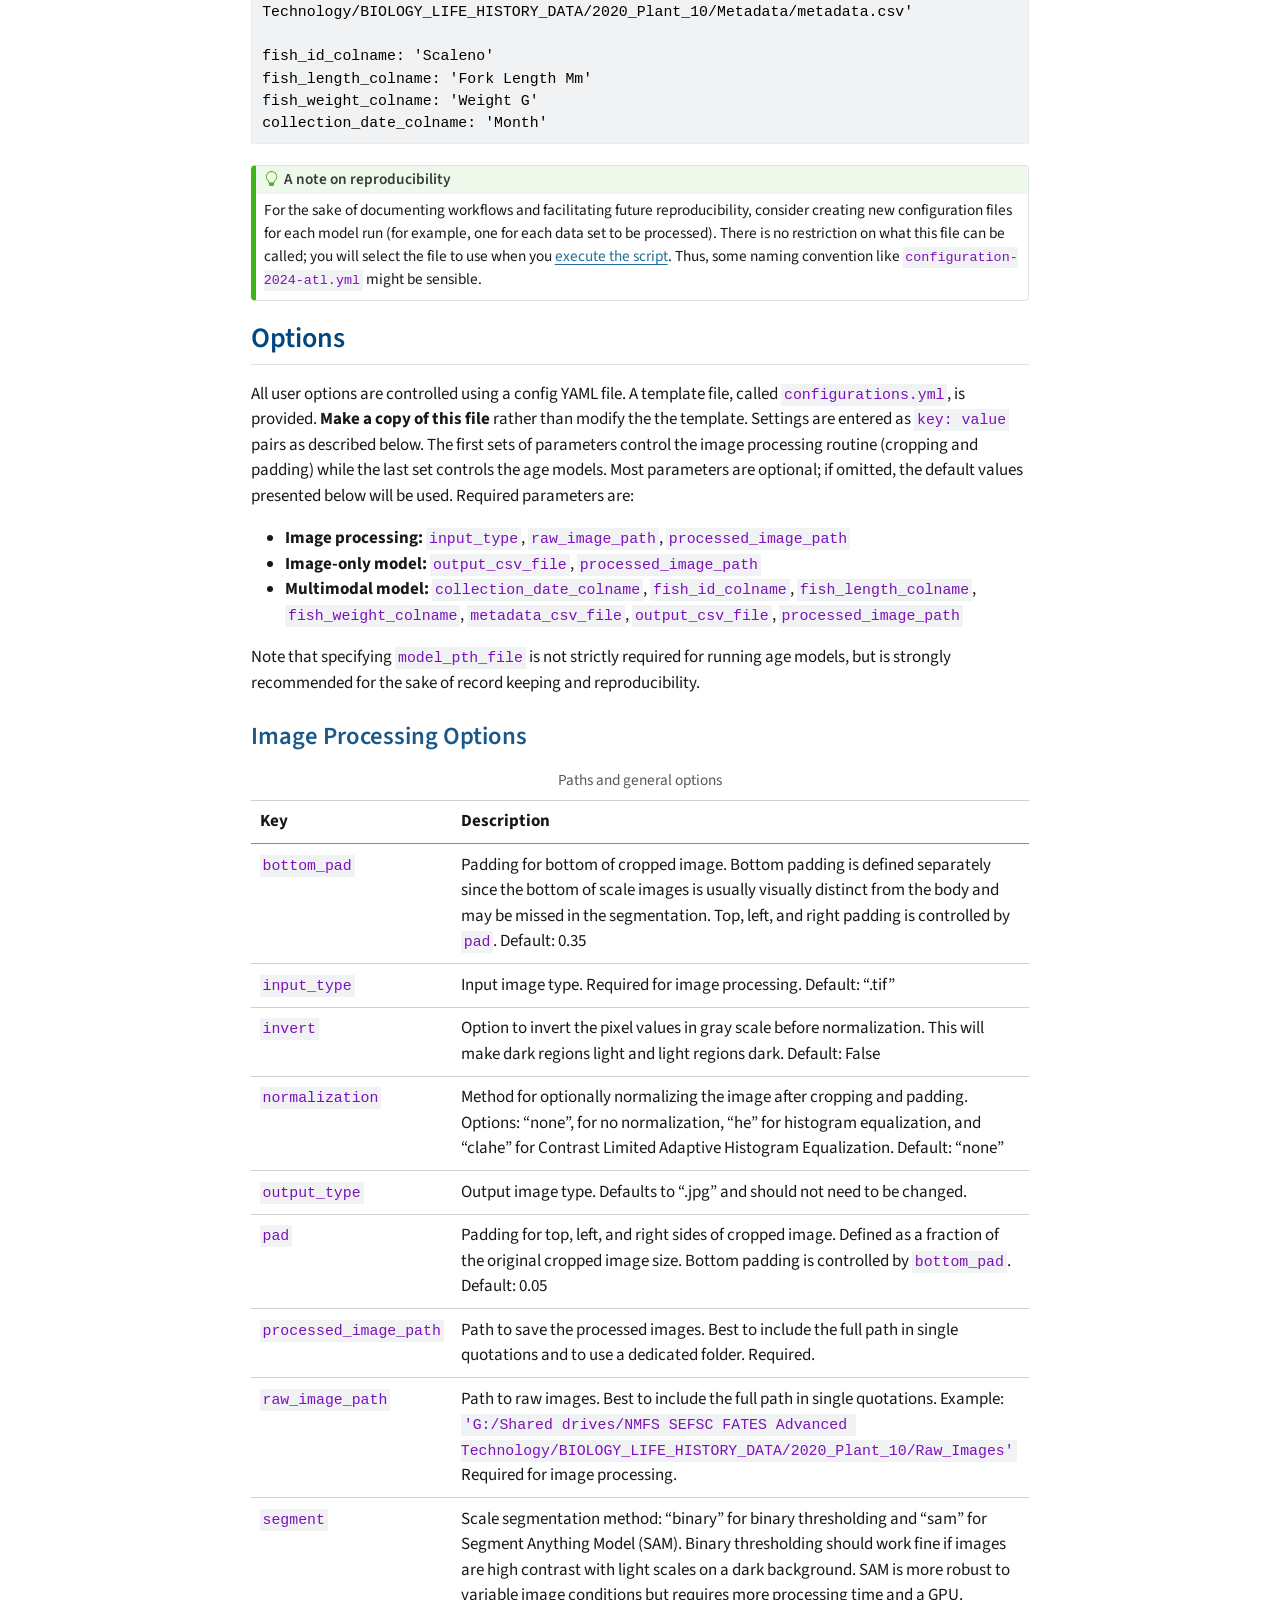
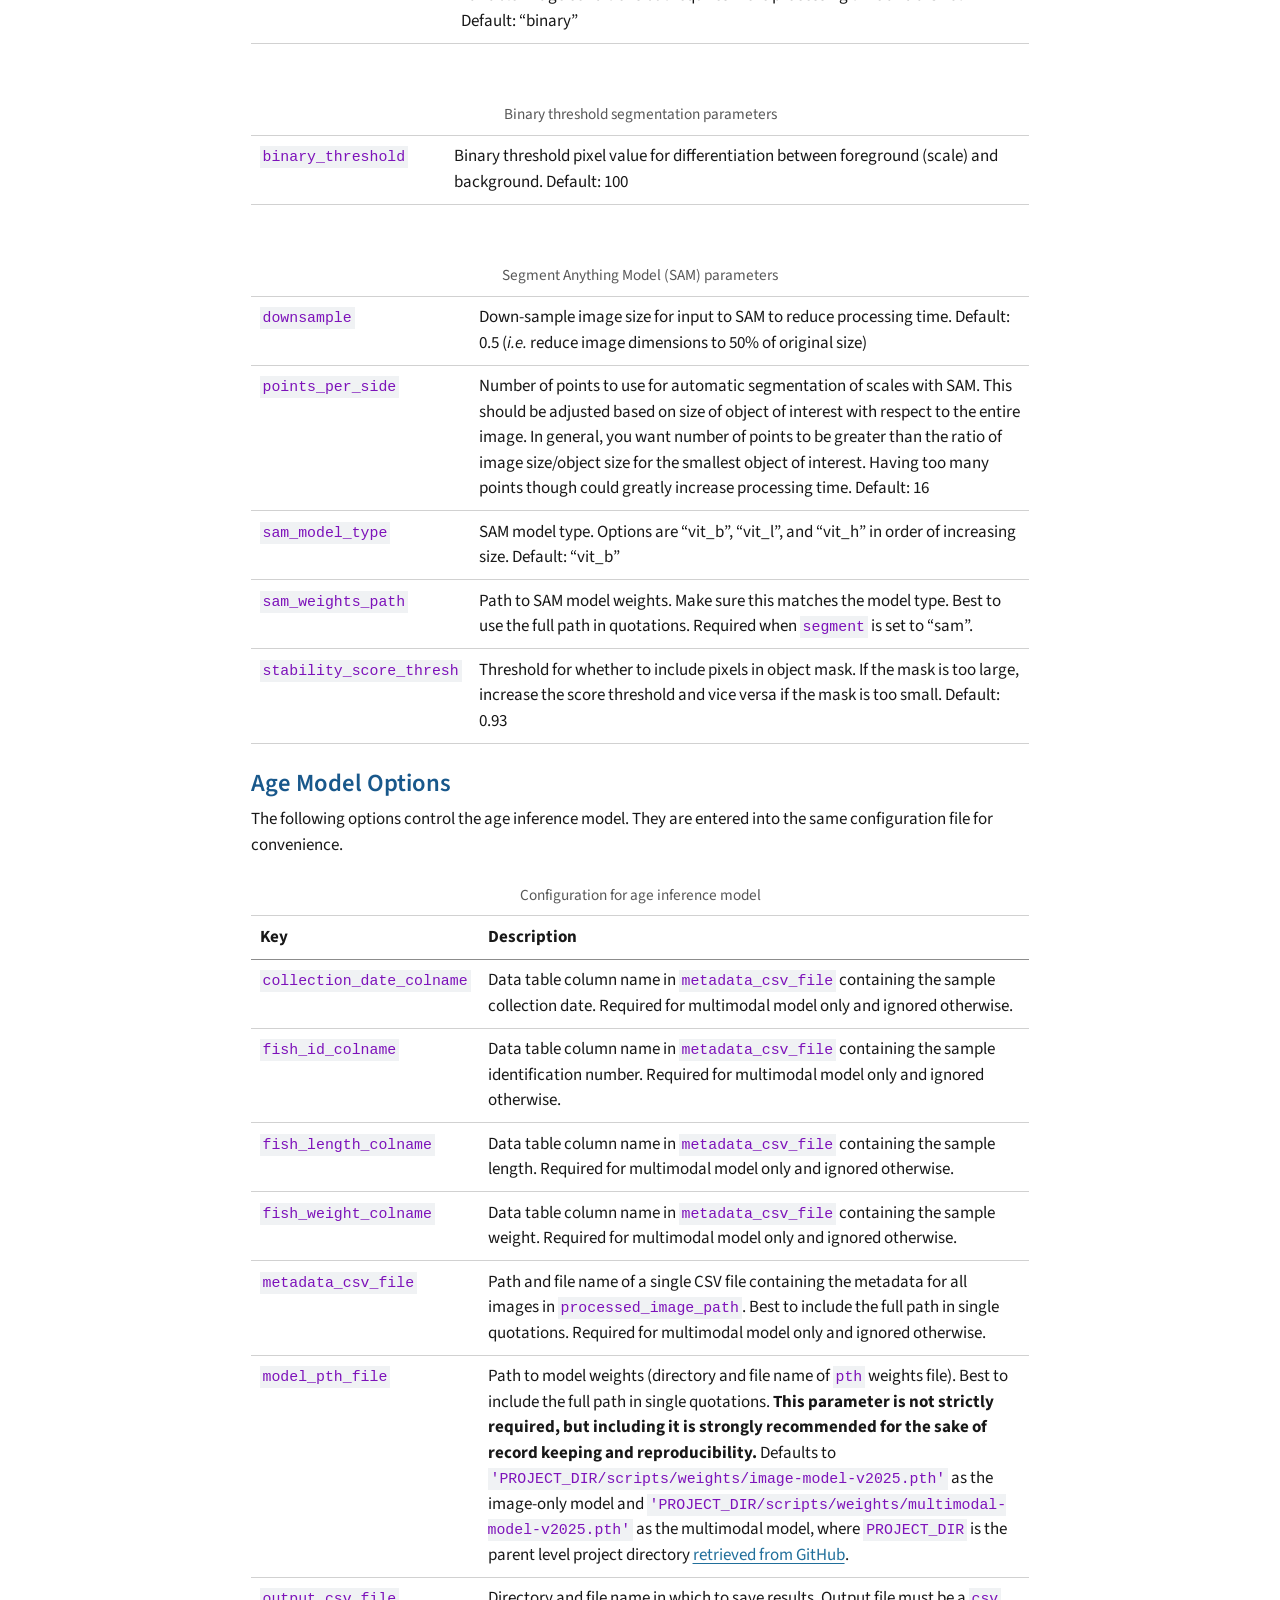
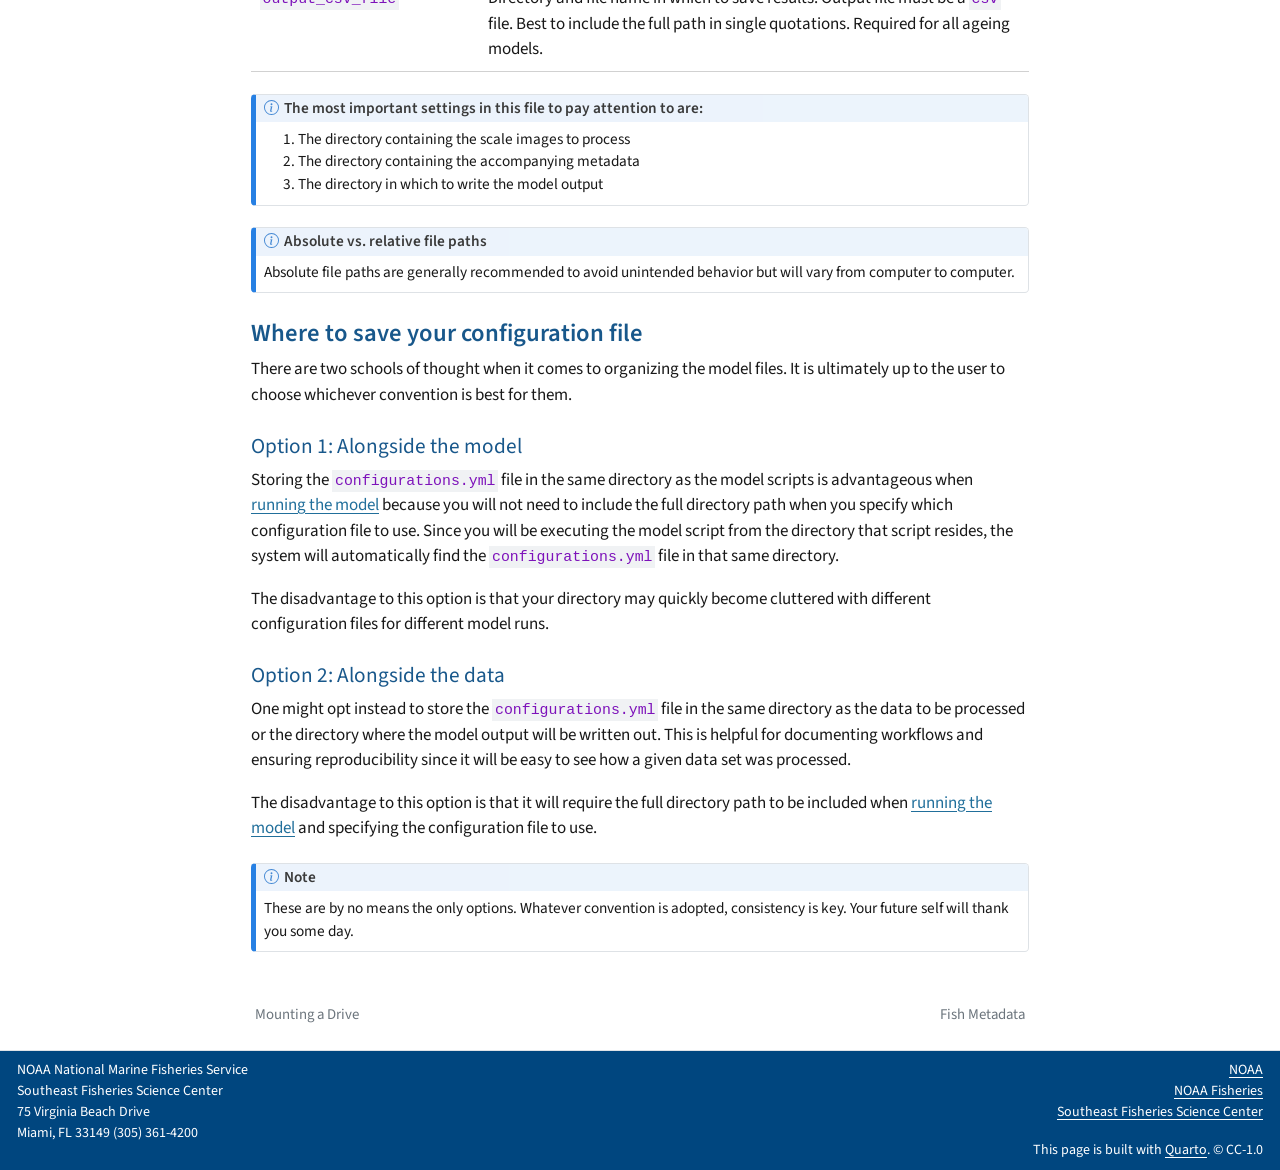
==== commit 8f452439: "Built site for gh-pages" ====
--- a/content/configuration.html
+++ b/content/configuration.html
@@ -544,7 +544,7 @@
 </div>
 <section id="options" class="level2">
 <h2 class="anchored" data-anchor-id="options">Options</h2>
-<p>All user options are contained in a config YAML file (called <code>configurations.yml</code> by default, but can be named anything) to allow easier control and greater reproducibility. Settings are entered as <code>key: value</code> pairs as described below. The first sets of parameters control the image processing routine (cropping and padding) while the last set controls the age models. Most parameters are optional; if omitted, the default values presented below will be used. Required parameters are:</p>
+<p>All user options are controlled using a config YAML file. A template file, called <code>configurations.yml</code>, is provided. <strong>Make a copy of this file</strong> rather than modify the the template. Settings are entered as <code>key: value</code> pairs as described below. The first sets of parameters control the image processing routine (cropping and padding) while the last set controls the age models. Most parameters are optional; if omitted, the default values presented below will be used. Required parameters are:</p>
 <ul>
 <li><strong>Image processing:</strong> <code>input_type</code>, <code>raw_image_path</code>, <code>processed_image_path</code></li>
 <li><strong>Image-only model:</strong> <code>output_csv_file</code>, <code>processed_image_path</code></li>
@@ -596,7 +596,7 @@
 </tr>
 <tr class="even">
 <td><code>raw_image_path</code></td>
-<td>Path to raw images. Best to include the full path in single quotations. Example: ‘G:/Shared drives/NMFS SEFSC FATES Advanced Technology/BIOLOGY_LIFE_HISTORY_DATA/2020_Plant_10/Raw_Images’ Required for image processing.</td>
+<td>Path to raw images. Best to include the full path in single quotations. Example: <code>'G:/Shared drives/NMFS SEFSC FATES Advanced Technology/BIOLOGY_LIFE_HISTORY_DATA/2020_Plant_10/Raw_Images'</code> Required for image processing.</td>
 </tr>
 <tr class="odd">
 <td><code>segment</code></td>
@@ -632,7 +632,7 @@
 </tr>
 <tr class="even">
 <td><code>points_per_side</code></td>
-<td>Number of points to use for automatic segmentation of scales with SAM. This should be adjusted based on size of object of interest with respect to the entire image. In general, you want number of points to be greater than the ratio of image size/object size for the smallest object of interest. Having too many points though could greatly increase processing time. Default: 8</td>
+<td>Number of points to use for automatic segmentation of scales with SAM. This should be adjusted based on size of object of interest with respect to the entire image. In general, you want number of points to be greater than the ratio of image size/object size for the smallest object of interest. Having too many points though could greatly increase processing time. Default: 16</td>
 </tr>
 <tr class="odd">
 <td><code>sam_model_type</code></td>
@@ -640,7 +640,7 @@
 </tr>
 <tr class="even">
 <td><code>sam_weights_path</code></td>
-<td>Path to SAM model weights. Make sure this matches the model type. Best to use the full path in quotations. Required when <code>segmment</code> is set to “sam”.</td>
+<td>Path to SAM model weights. Make sure this matches the model type. Best to use the full path in quotations. Required when <code>segment</code> is set to “sam”.</td>
 </tr>
 <tr class="odd">
 <td><code>stability_score_thresh</code></td>
@@ -687,7 +687,7 @@
 </tr>
 <tr class="even">
 <td><code>model_pth_file</code></td>
-<td>Path to model weights (directory and file name of <code>pth</code> weights file). Best to include the full path in single quotations. <strong>This parameter is not strictly required, but including it is strongly recommended for the sake of record keeping and reproducibility.</strong> Defaults to <code>PROJECT_DIR/scripts/weights/image-model-v2025.pth</code> as the image-only model and <code>PROJECT_DIR/scripts/weights/multimodal-model-v2025.pth</code> as the multimodal model, where <code>PROJECT_DIR</code> is the parent level project directory <a href="../content/setup.html#clone-the-repository">retrieved from GitHub</a>.</td>
+<td>Path to model weights (directory and file name of <code>pth</code> weights file). Best to include the full path in single quotations. <strong>This parameter is not strictly required, but including it is strongly recommended for the sake of record keeping and reproducibility.</strong> Defaults to <code>'PROJECT_DIR/scripts/weights/image-model-v2025.pth'</code> as the image-only model and <code>'PROJECT_DIR/scripts/weights/multimodal-model-v2025.pth'</code> as the multimodal model, where <code>PROJECT_DIR</code> is the parent level project directory <a href="../content/setup.html#clone-the-repository">retrieved from GitHub</a>.</td>
 </tr>
 <tr class="odd">
 <td><code>output_csv_file</code></td>
